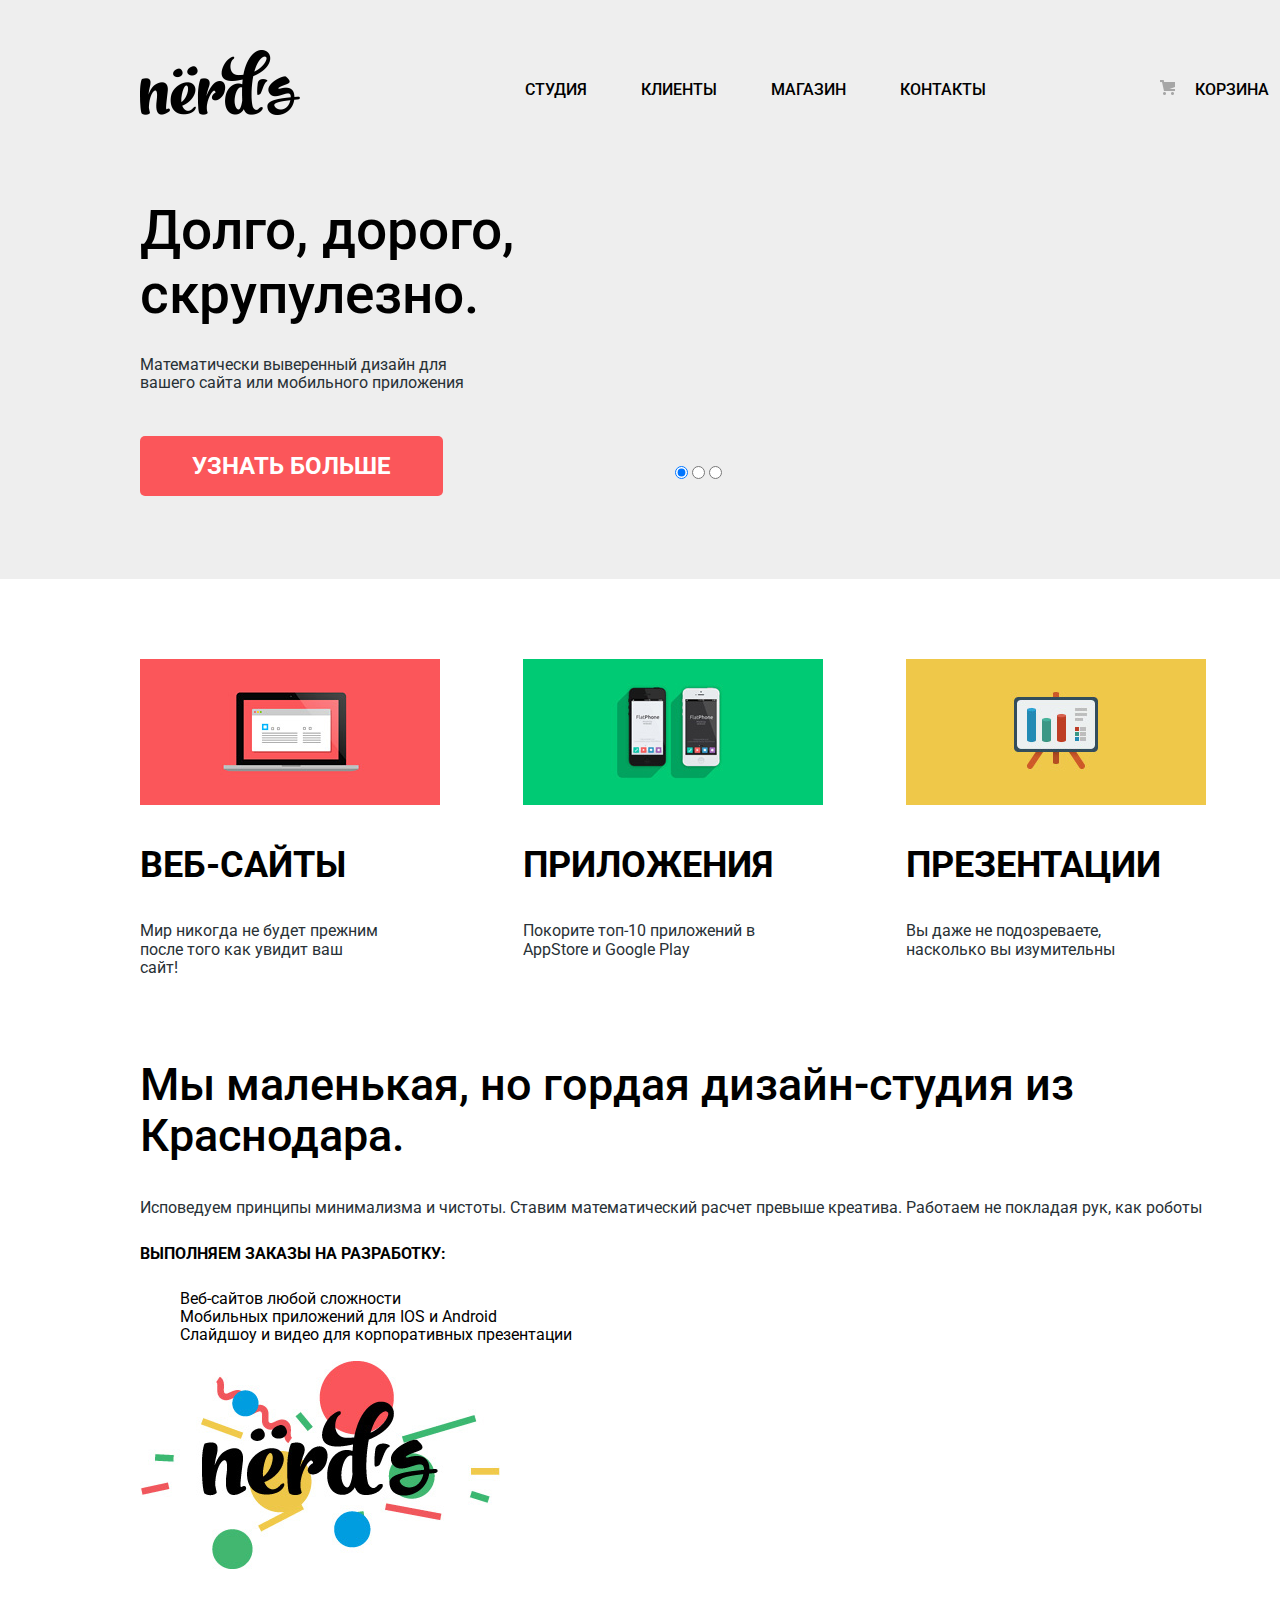
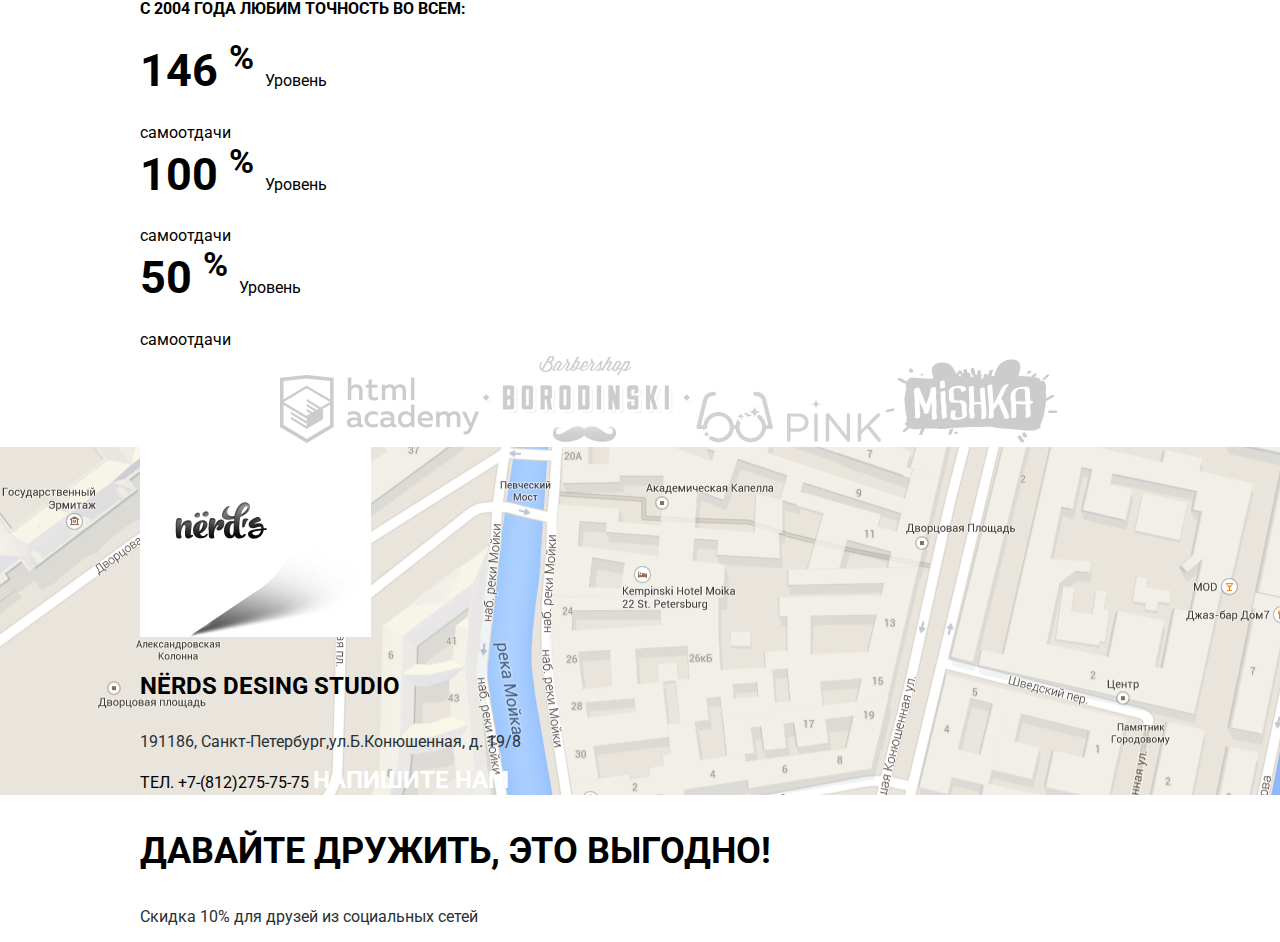
==== index.html @ f6a84c81 "commit 16" ====
<!DOCTYPE html>
<html lang="ru">
<head>
  <meta charset="UTF-8">
  <meta name="viewport" content="width=device-width, initial-scale=1.0">
  <meta http-equiv="X-UA-Compatible" content="ie=edge">
  <title>Nerds design studio</title>
  <link rel="stylesheet" href="css/normalize.css"> 
  <link rel="stylesheet" href="css/style.css">
  <link href="https://fonts.googleapis.com/css?family=Roboto:400,500,700&amp;subset=cyrillic" rel="stylesheet">
</head>
<body>
  <header class="main-header">
	<div class="container">
		<div class="menu clearfix">	
    	<div class="logo">
  	    	<a href="index.html"><img src="img/nerds-logo.png" alt="nerds"></a>
  		</div>
  		<nav class="navigation">
  			<ul>
  				<li><a class="active" href="index.html">Студия</a></li>
  				<li><a href="#">Клиенты</a></li>
  				<li><a href="catalog.html">Магазин</a></li>
  				<li><a href="#">Контакты</a></li>
  				<li><a href="#" ><img src="img/cart-icon.png" class="cart-icon" alt="Корзина">Корзина</a></li>
  			</ul>
		  </nav>
		</div>
  		<div class="sliders">
  			<div class="slider-item">
				<h1>Долго, дорого, скрупулезно.</h1>
				<p>Математически выверенный дизайн для<br> вашего сайта или мобильного приложения</p>
				<a class="btn" href="">Узнать больше</a>
			</div>
		<!--<div class="slider-item">
			<h1>Любим математику как никто другой</h1>
			<p>Никакого креатива, только математические формулы для расчета идеальных пропорций</p>
			<a class="btn" href="">Узнать больше</a>
		</div>
		<div class="slider-item" style="background-image:url(img/slide3.png)">
			<h1>Только ночь, только хардкор</h1>
			<p>Работаем днем, как все? Мы против этого. Ближе к полуночи работа только начинается</p>
			<a class="btn" href="">Узнать больше</a>
		</div> -->
			<div class="control">
				<input type="radio" name="control-slider" checked>
				<input type="radio" name="control-slider">
				<input type="radio" name="control-slider">
			</div>  		
		  </div>
	</div>
  </header>
  <main class="content">
  	<div class="container">
        <div class="product clearfix">  
  		    <div class="product-item">
  			    <img src="img/illustration-1.jpg" alt="Веб-сайты">
  			    <h3>Веб-сайты</h3>
  			    <p>Мир никогда не будет прежним после того как увидит ваш сайт!</p>
  			    <a class="btn" href="#">Заказать</a>	
  		    </div>
  		    <div class="product-item">
  			    <img src="img/illustration-2.jpg" alt="Приложения">
  			    <h3>Приложения</h3>
  			    <p>Покорите топ-10 приложений в AppStore и Google Play</p>
  			    <a class="btn" href="#">Заказать</a>	
  		    </div>
  		    <div class="product-item">
  			    <img src="img/illustration-3.jpg" alt="Презентации">
  			    <h3>Презентации</h3>
  			    <p>Вы даже не подозреваете, насколько вы изумительны</p>
  			    <a class="btn" href="#">Заказать</a>	
            </div>
		</div> 
		<div class="feature">
			<h2>Мы маленькая, но гордая дизайн-студия из Краснодара.</h2>
			<p>Исповедуем принципы минимализма и чистоты. Ставим математический расчет превыше креатива. Работаем не покладая рук, как роботы</p>
			<h5>Выполняем заказы на разработку:</h5>
			<ul>
				<li>Веб-сайтов любой сложности</li>
				<li>Мобильных приложений для IOS и Android</li>
				<li>Слайдшоу и видео для корпоративных презентации</li>
			</ul>
		</div> 
		<div class="statistic">
		    <img src="img/nerds-illustration.jpg" alt="Nerds">
		        <h5>с 2004 года любим точность во всем:</h5>
		    <div class="procent">
			    146 <sup>%</sup>
			    <span>Уровень <br> самоотдачи</span>
		    </div>
		    <div class="procent">
			    100 <sup>%</sup>
			    <span>Уровень <br> самоотдачи</span>
		    </div>
		    <div class="procent">
			    50 <sup>%</sup>
			    <span>Уровень <br> самоотдачи</span>			
            </div>	
		</div>	
		<div class="project">
        	<div class="container">
		    <a href="#"><img src="img/logo-1.png" alt="HtmlAcademy"></a>
		    <a href="#"><img src="img/logo-2.png" alt="Borodinski"></a>
		    <a href="#"><img src="img/logo-3.png" alt="Pink"></a>
            <a href="#"><img src="img/logo-4.png" alt="Mishka"></a>
        	</div>
		</div>
	</div>
    <div class="map" style="background-image:url(img/map.png)">
		<div class="container">	
			<img src="img/map-marker.png" alt="Map-marker">
            	<div class="description"> 
                	<h4>Nёrds desing studio</h4>
                	<p>191186, Санкт-Петербург,ул.Б.Конюшенная, д. 19/8</p>
                	<a href="tel:78122757575">тел. +7-(812)275-75-75</a>
                	<a class="btn" href="mailto:nerds@gmail.com">Напишите нам</a>   
            	</div>  
		</div>
	</div>	
  </main>
  <footer class="main-footer">
    <div class=container>
        <section class="footer-social">
          <a href="#" class="social-btn-vk"></a>
          <a href="#" class="social-btn-fb"></a>
          <a href="#" class="social-btn-ins"></a>
        </section>
        <div class="footer-text">
            <h3>Давайте дружить, это выгодно!</h3>
            <p>Скидка 10% для друзей из социальных сетей</p>
        </div>    
    </div>      
  </footer>	
</body>
</html>
---- css/style.css ----
/*! normalize.css v7.0.0 | MIT License | github.com/necolas/normalize.css */

/* Document
   ========================================================================== */

/**
 * 1. Correct the line height in all browsers.
 * 2. Prevent adjustments of font size after orientation changes in
 *    IE on Windows Phone and in iOS.
 */

 html {
  line-height: 1.15; /* 1 */
  -ms-text-size-adjust: 100%; /* 2 */
  -webkit-text-size-adjust: 100%; /* 2 */
}

/* Sections
   ========================================================================== */

/**
 * Remove the margin in all browsers (opinionated).
 */

body {
  margin: 0;
}

/**
 * Add the correct display in IE 9-.
 */

article,
aside,
footer,
header,
nav,
section {
  display: block;
}

/**
 * Correct the font size and margin on `h1` elements within `section` and
 * `article` contexts in Chrome, Firefox, and Safari.
 */

h1 {
  font-size: 2em;
  margin: 0.67em 0;
}

/* Grouping content
   ========================================================================== */

/**
 * Add the correct display in IE 9-.
 * 1. Add the correct display in IE.
 */

figcaption,
figure,
main { /* 1 */
  display: block;
}

/**
 * Add the correct margin in IE 8.
 */

figure {
  margin: 1em 40px;
}

/**
 * 1. Add the correct box sizing in Firefox.
 * 2. Show the overflow in Edge and IE.
 */

hr {
  box-sizing: content-box; /* 1 */
  height: 0; /* 1 */
  overflow: visible; /* 2 */
}

/**
 * 1. Correct the inheritance and scaling of font size in all browsers.
 * 2. Correct the odd `em` font sizing in all browsers.
 */

pre {
  font-family: monospace, monospace; /* 1 */
  font-size: 1em; /* 2 */
}

/* Text-level semantics
   ========================================================================== */

/**
 * 1. Remove the gray background on active links in IE 10.
 * 2. Remove gaps in links underline in iOS 8+ and Safari 8+.
 */

a {
  background-color: transparent; /* 1 */
  -webkit-text-decoration-skip: objects; /* 2 */
}

/**
 * 1. Remove the bottom border in Chrome 57- and Firefox 39-.
 * 2. Add the correct text decoration in Chrome, Edge, IE, Opera, and Safari.
 */

abbr[title] {
  border-bottom: none; /* 1 */
  text-decoration: underline; /* 2 */
  text-decoration: underline dotted; /* 2 */
}

/**
 * Prevent the duplicate application of `bolder` by the next rule in Safari 6.
 */

b,
strong {
  font-weight: inherit;
}

/**
 * Add the correct font weight in Chrome, Edge, and Safari.
 */

b,
strong {
  font-weight: bolder;
}

/**
 * 1. Correct the inheritance and scaling of font size in all browsers.
 * 2. Correct the odd `em` font sizing in all browsers.
 */

code,
kbd,
samp {
  font-family: monospace, monospace; /* 1 */
  font-size: 1em; /* 2 */
}

/**
 * Add the correct font style in Android 4.3-.
 */

dfn {
  font-style: italic;
}

/**
 * Add the correct background and color in IE 9-.
 */

mark {
  background-color: #ff0;
  color: #000;
}

/**
 * Add the correct font size in all browsers.
 */

small {
  font-size: 80%;
}

/**
 * Prevent `sub` and `sup` elements from affecting the line height in
 * all browsers.
 */

sub,
sup {
  font-size: 75%;
  line-height: 0;
  position: relative;
  vertical-align: baseline;
}

sub {
  bottom: -0.25em;
}

sup {
  top: -0.5em;
}

/* Embedded content
   ========================================================================== */

/**
 * Add the correct display in IE 9-.
 */

audio,
video {
  display: inline-block;
}

/**
 * Add the correct display in iOS 4-7.
 */

audio:not([controls]) {
  display: none;
  height: 0;
}

/**
 * Remove the border on images inside links in IE 10-.
 */

img {
  border-style: none;
}

/**
 * Hide the overflow in IE.
 */

svg:not(:root) {
  overflow: hidden;
}

/* Forms
   ========================================================================== */

/**
 * 1. Change the font styles in all browsers (opinionated).
 * 2. Remove the margin in Firefox and Safari.
 */

button,
input,
optgroup,
select,
textarea {
  font-family: sans-serif; /* 1 */
  font-size: 100%; /* 1 */
  line-height: 1.15; /* 1 */
  margin: 0; /* 2 */
}

/**
 * Show the overflow in IE.
 * 1. Show the overflow in Edge.
 */

button,
input { /* 1 */
  overflow: visible;
}

/**
 * Remove the inheritance of text transform in Edge, Firefox, and IE.
 * 1. Remove the inheritance of text transform in Firefox.
 */

button,
select { /* 1 */
  text-transform: none;
}

/**
 * 1. Prevent a WebKit bug where (2) destroys native `audio` and `video`
 *    controls in Android 4.
 * 2. Correct the inability to style clickable types in iOS and Safari.
 */

button,
html [type="button"], /* 1 */
[type="reset"],
[type="submit"] {
  -webkit-appearance: button; /* 2 */
}

/**
 * Remove the inner border and padding in Firefox.
 */

button::-moz-focus-inner,
[type="button"]::-moz-focus-inner,
[type="reset"]::-moz-focus-inner,
[type="submit"]::-moz-focus-inner {
  border-style: none;
  padding: 0;
}

/**
 * Restore the focus styles unset by the previous rule.
 */

button:-moz-focusring,
[type="button"]:-moz-focusring,
[type="reset"]:-moz-focusring,
[type="submit"]:-moz-focusring {
  outline: 1px dotted ButtonText;
}

/**
 * Correct the padding in Firefox.
 */

fieldset {
  padding: 0.35em 0.75em 0.625em;
}

/**
 * 1. Correct the text wrapping in Edge and IE.
 * 2. Correct the color inheritance from `fieldset` elements in IE.
 * 3. Remove the padding so developers are not caught out when they zero out
 *    `fieldset` elements in all browsers.
 */

legend {
  box-sizing: border-box; /* 1 */
  color: inherit; /* 2 */
  display: table; /* 1 */
  max-width: 100%; /* 1 */
  padding: 0; /* 3 */
  white-space: normal; /* 1 */
}

/**
 * 1. Add the correct display in IE 9-.
 * 2. Add the correct vertical alignment in Chrome, Firefox, and Opera.
 */

progress {
  display: inline-block; /* 1 */
  vertical-align: baseline; /* 2 */
}

/**
 * Remove the default vertical scrollbar in IE.
 */

textarea {
  overflow: auto;
}

/**
 * 1. Add the correct box sizing in IE 10-.
 * 2. Remove the padding in IE 10-.
 */

[type="checkbox"],
[type="radio"] {
  box-sizing: border-box; /* 1 */
  padding: 0; /* 2 */
}

/**
 * Correct the cursor style of increment and decrement buttons in Chrome.
 */

[type="number"]::-webkit-inner-spin-button,
[type="number"]::-webkit-outer-spin-button {
  height: auto;
}

/**
 * 1. Correct the odd appearance in Chrome and Safari.
 * 2. Correct the outline style in Safari.
 */

[type="search"] {
  -webkit-appearance: textfield; /* 1 */
  outline-offset: -2px; /* 2 */
}

/**
 * Remove the inner padding and cancel buttons in Chrome and Safari on macOS.
 */

[type="search"]::-webkit-search-cancel-button,
[type="search"]::-webkit-search-decoration {
  -webkit-appearance: none;
}

/**
 * 1. Correct the inability to style clickable types in iOS and Safari.
 * 2. Change font properties to `inherit` in Safari.
 */

::-webkit-file-upload-button {
  -webkit-appearance: button; /* 1 */
  font: inherit; /* 2 */
}

/* Interactive
   ========================================================================== */

/*
 * Add the correct display in IE 9-.
 * 1. Add the correct display in Edge, IE, and Firefox.
 */

details, /* 1 */
menu {
  display: block;
}

/*
 * Add the correct display in all browsers.
 */

summary {
  display: list-item;
}

/* Scripting
   ========================================================================== */

/**
 * Add the correct display in IE 9-.
 */

canvas {
  display: inline-block;
}

/**
 * Add the correct display in IE.
 */

template {
  display: none;
}

/* Hidden
   ========================================================================== */

/**
 * Add the correct display in IE 10-.
 */

[hidden] {
  display: none;
}
/*Моя стилизация*/
body
{
    font-family: 'Roboto', sans-serif;
    color: #000000;
    background-color: #ffffff; 
}
nav
{
    font-size:  16px;
    font-weight: 500;
    line-height: calc(500/16px);
}
ul
{
    list-style: none;
}
p
{
    font-size:  16px;
    font-weight: 400;
    line-height: calc(400/16px);
    color: #283136;
}
a
{
   text-decoration: none; 
   color: #000000;
   text-transform: uppercase;
}
h1
{
    font-size:  55px;
    font-weight: 500;
    line-height: calc(500/55px);
}
h2
{
    font-size:  45px;
    font-weight: 500;
    line-height: calc(500/45px);
}
h3
{
    font-size:   36px;
    font-weight: 700;
    line-height: calc(700/36px);
    text-transform: uppercase;
}
h4
{
    font-size:  24px;
    font-weight: 700;
    line-height: calc(700/24px);
    text-transform: uppercase;
}
h5
{
    font-size:  16px;
    font-weight: 700;
    line-height: calc(700/16px);
    text-transform: uppercase;
}
.clearfix::after
{
  content: "";
  display: block;
  clear: both;
}  
.main-header
{
    background-color: #eeeeee;
    padding: 50px 0 0 0;
}
.container
{
    width: 1160px;
    margin: 0 140px 0 140px; 
}
.logo
{
    display: block;
    float: left;
}
.navigation
{
    float: left;
    margin: 20px 0px 20px 200px;

}
.navigation ul
{
  padding: 0;
  margin: 0 auto;
}
.navigation li
{
    display: inline-block;
    padding: 10px 25px;
}
.cart-icon
{
  padding-right: 20px;
  padding-left: 120px;
}
.sliders h1
 {
  padding-top: 70px;
  width: 380px;
	margin: 0 0 30px 0;
}
.sliders p
{
  margin-bottom: 60px;
  width: 360px;
}

.sliders {
	height: 100%;
	background-repeat: no-repeat;
	background-position: right;
}
.slider-item
{
    background-image: url(img/slide1.png)
}
.sliders a
{
  background-color: #fb565a;
  border-radius: 5px;
  padding: 16px 52px;
} 
.sliders
{
	background-repeat: no-repeat;
}
.control
{
  position: relative;
  left: 535px;
  bottom: 95px;
}
.slider-item
{
    background-image: url(img/slide1.png);
    height: 100%;
    margin-bottom: 80px;
}
.product 
{
  margin-top: 80px;
} 
.product-item 
{
  float:left;
  width: 33%;
}
.product-item p
{
  width: 240px;
}




.btn
{
    font-size:  24px;
    font-weight: 700;
    line-height: calc(700/24px);
    color: #ffffff;
    text-transform: uppercase; 
}
.procent
{
    font-size:  45px;
    font-weight: 700;
    line-height: calc(700/45px);
}
span
{
    font-size:  16px;
    font-weight: 400;
    line-height: calc(400/16px);
}
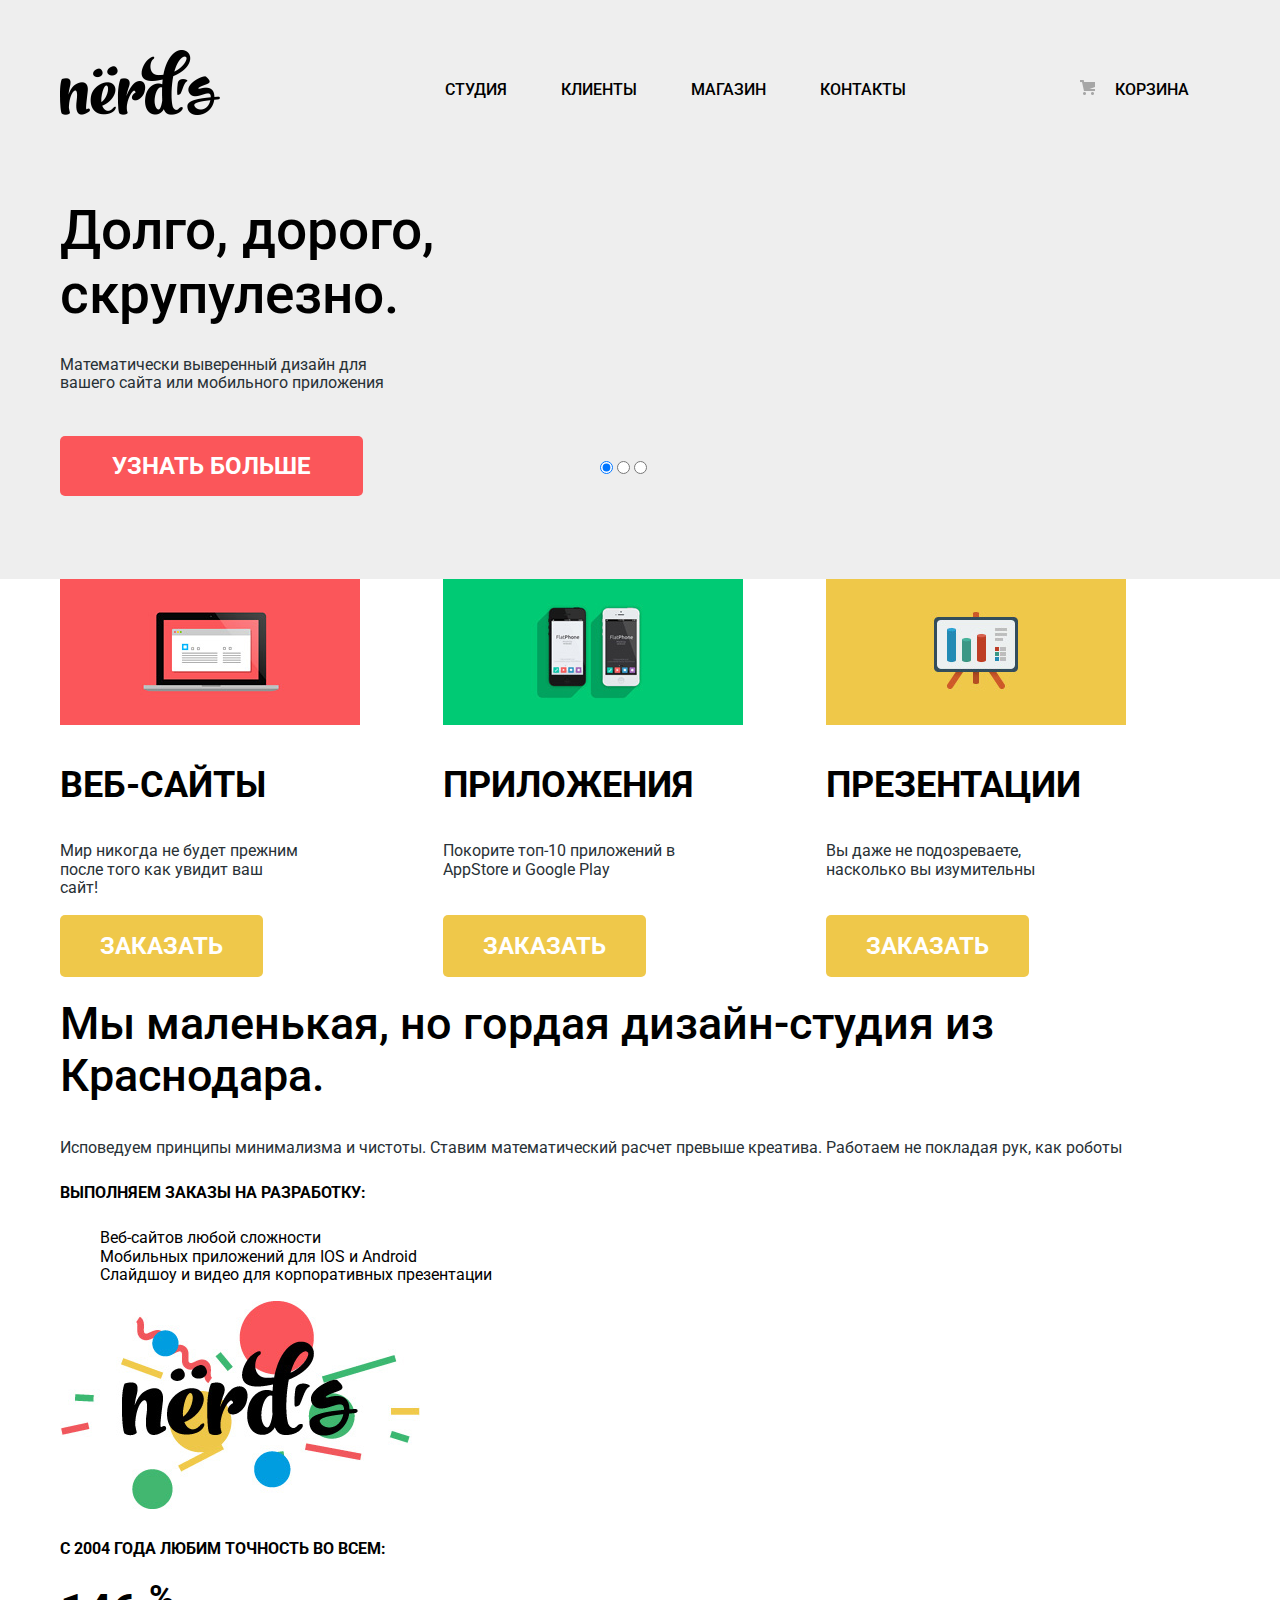
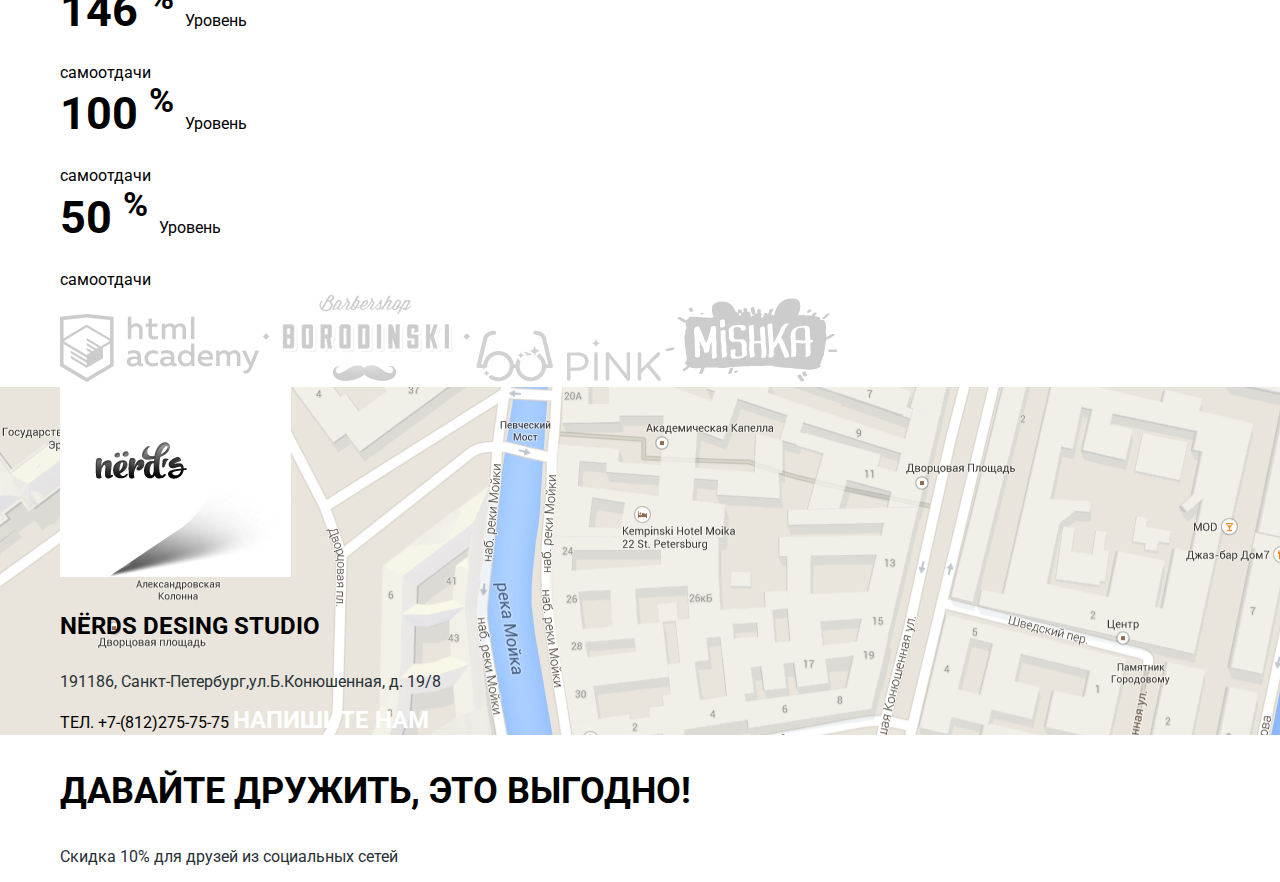
==== commit 82f68313: "commit 21" ====
--- a/index.html
+++ b/index.html
@@ -52,7 +52,7 @@
   </header>
   <main class="content">
   	<div class="container">
-        <div class="product clearfix">  
+        <div class="flex-product clearfix">  
   		    <div class="product-item">
   			    <img src="img/illustration-1.jpg" alt="Веб-сайты">
   			    <h3>Веб-сайты</h3>
--- a/css/style.css
+++ b/css/style.css
@@ -522,7 +522,7 @@
 .container
 {
     width: 1160px;
-    margin: 0 140px 0 140px; 
+    margin: 0 auto; 
 }
 .logo
 {
@@ -559,17 +559,12 @@
 .sliders p
 {
   margin-bottom: 60px;
-  width: 360px;
 }
 
 .sliders {
 	height: 100%;
 	background-repeat: no-repeat;
 	background-position: right;
-}
-.slider-item
-{
-    background-image: url(img/slide1.png)
 }
 .sliders a
 {
@@ -584,8 +579,8 @@
 .control
 {
   position: relative;
-  left: 535px;
-  bottom: 95px;
+  left: 540px;
+  bottom: 100px;
 }
 .slider-item
 {
@@ -595,7 +590,7 @@
 }
 .product 
 {
-  margin-top: 80px;
+  margin: 80px 0;
 } 
 .product-item 
 {
@@ -605,11 +600,20 @@
 .product-item p
 {
   width: 240px;
-}
-
-
-
-
+  height: 60px;
+  padding-bottom: 15px
+}
+.product-item a
+{
+  background-color: #fb565a;
+  border-radius: 5px;
+  padding: 17px 40px;
+
+}
+.product-item a:last-child
+{
+  background-color: #efc84a;
+}
 .btn
 {
     font-size:  24px;
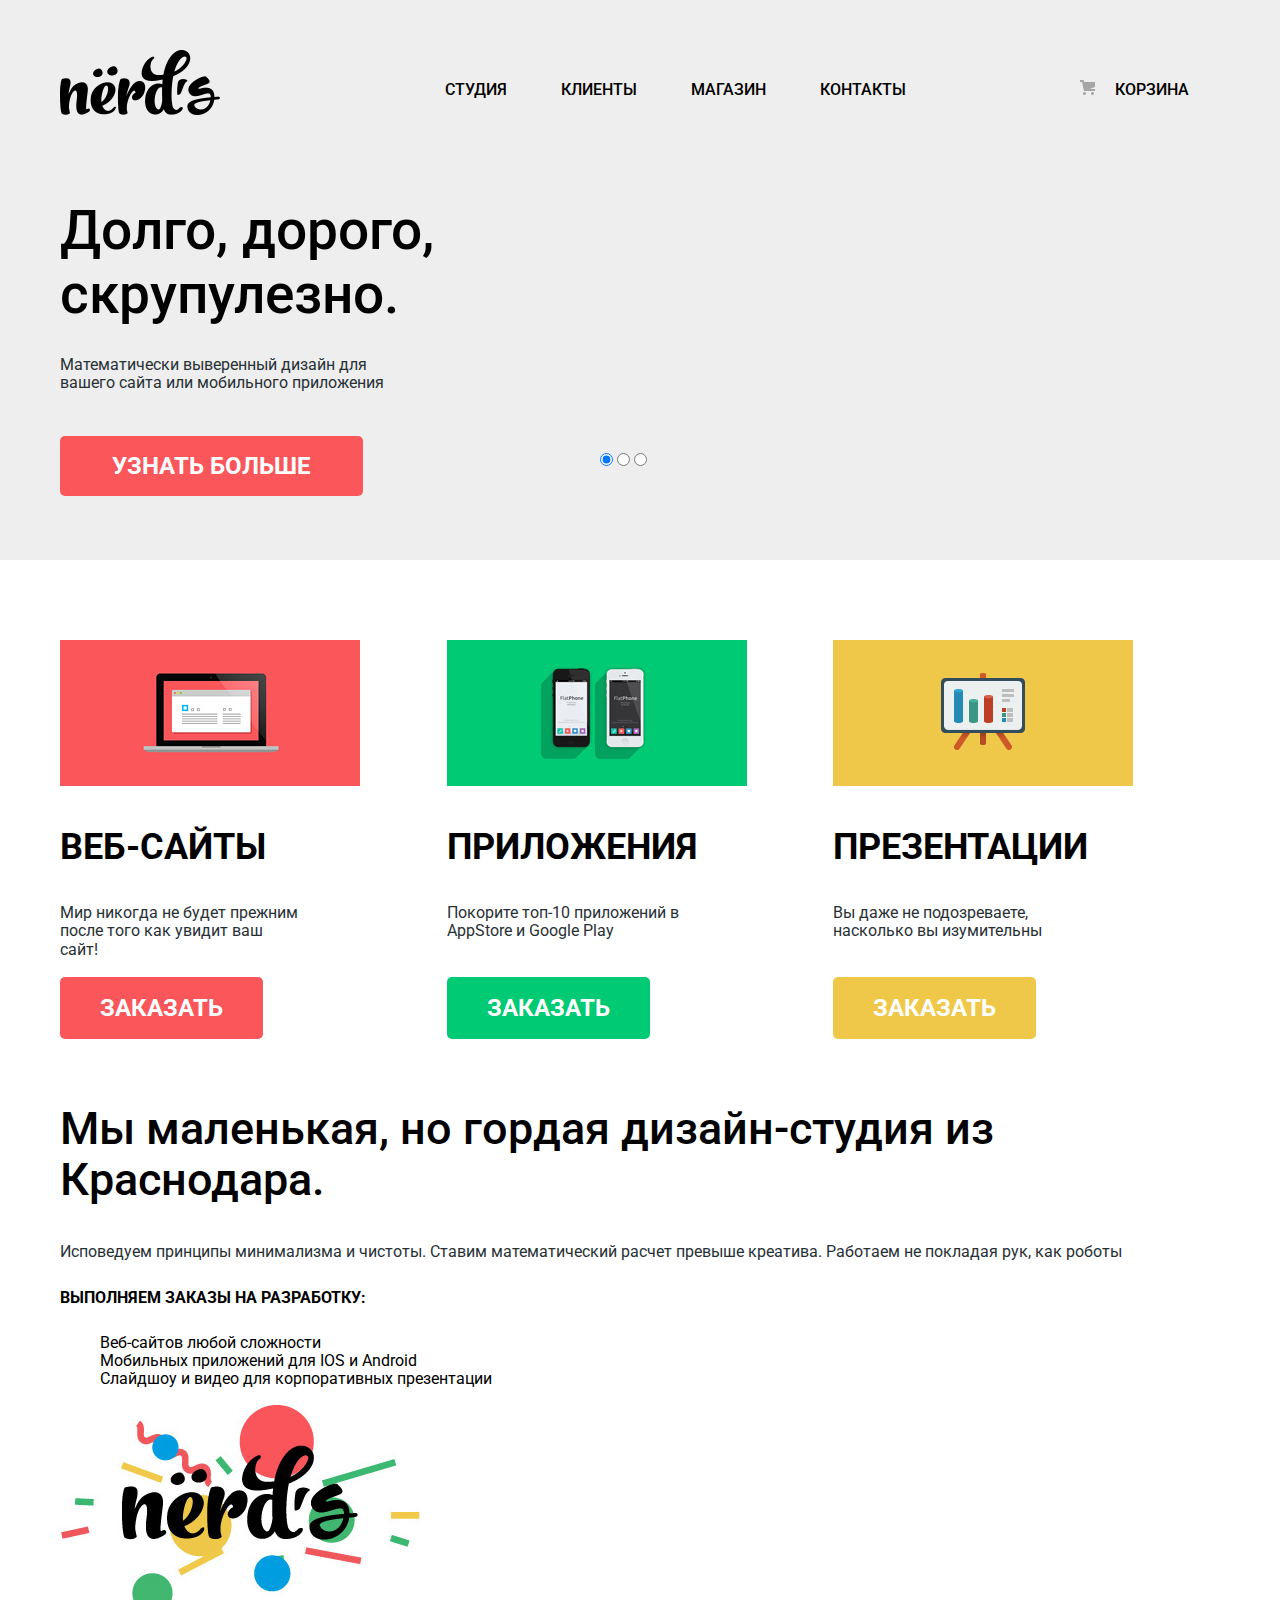
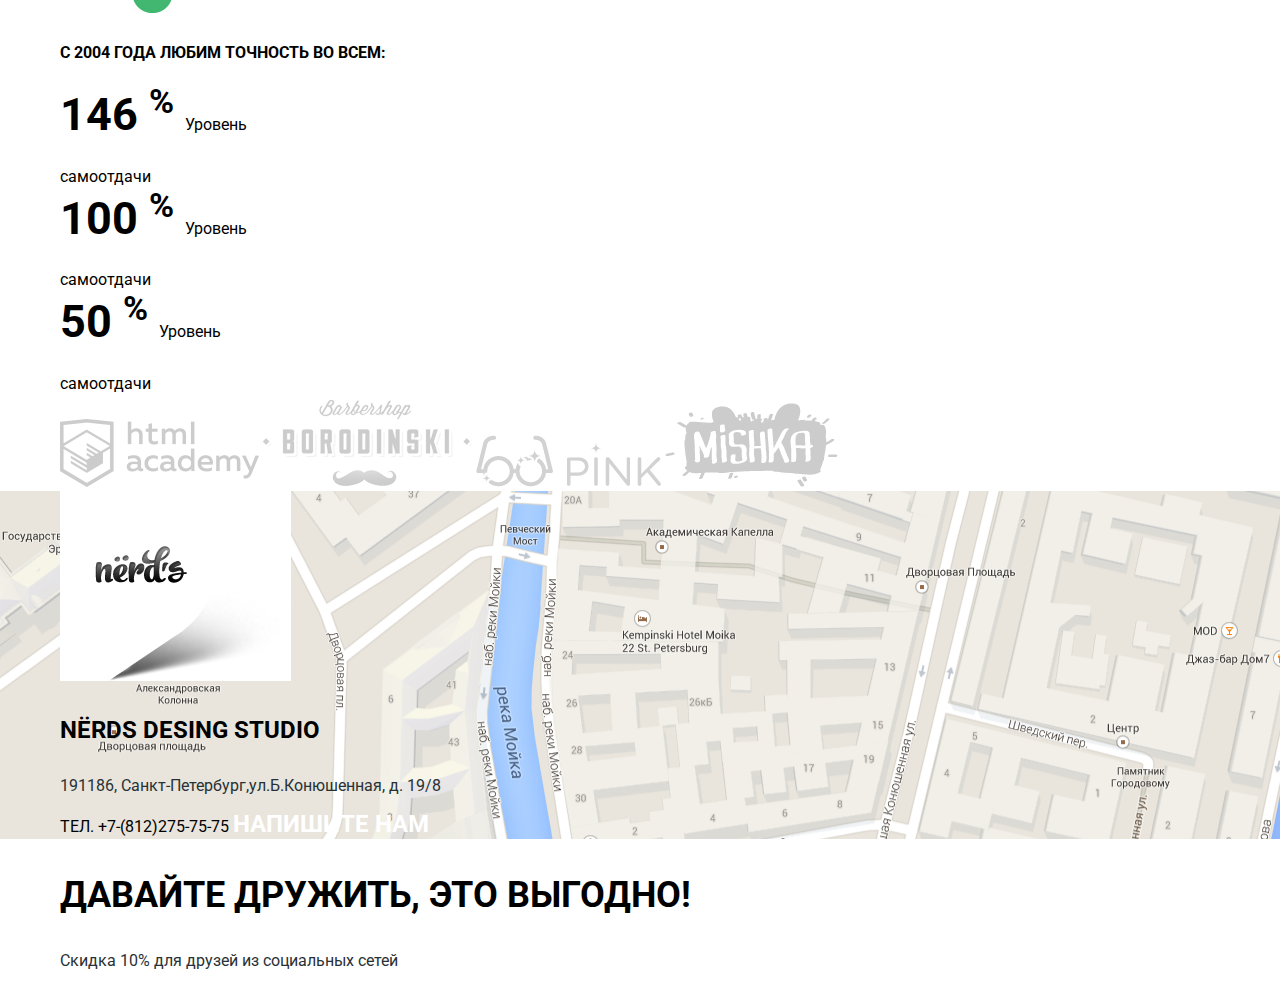
==== commit e564a1e3: "commit 22" ====
--- a/index.html
+++ b/index.html
@@ -30,7 +30,7 @@
   			<div class="slider-item">
 				<h1>Долго, дорого, скрупулезно.</h1>
 				<p>Математически выверенный дизайн для<br> вашего сайта или мобильного приложения</p>
-				<a class="btn" href="">Узнать больше</a>
+				<a class="btn" href="#">Узнать больше</a>
 			</div>
 		<!--<div class="slider-item">
 			<h1>Любим математику как никто другой</h1>
@@ -59,18 +59,18 @@
   			    <p>Мир никогда не будет прежним после того как увидит ваш сайт!</p>
   			    <a class="btn" href="#">Заказать</a>	
   		    </div>
-  		    <div class="product-item">
+  		    <div class="product-item before">
   			    <img src="img/illustration-2.jpg" alt="Приложения">
   			    <h3>Приложения</h3>
   			    <p>Покорите топ-10 приложений в AppStore и Google Play</p>
   			    <a class="btn" href="#">Заказать</a>	
   		    </div>
-  		    <div class="product-item">
+  		    <div class="product-item after">
   			    <img src="img/illustration-3.jpg" alt="Презентации">
   			    <h3>Презентации</h3>
   			    <p>Вы даже не подозреваете, насколько вы изумительны</p>
   			    <a class="btn" href="#">Заказать</a>	
-            </div>
+          </div>
 		</div> 
 		<div class="feature">
 			<h2>Мы маленькая, но гордая дизайн-студия из Краснодара.</h2>
--- a/css/style.css
+++ b/css/style.css
@@ -560,43 +560,37 @@
 {
   margin-bottom: 60px;
 }
-
-.sliders {
-	height: 100%;
-	background-repeat: no-repeat;
-	background-position: right;
-}
 .sliders a
 {
   background-color: #fb565a;
   border-radius: 5px;
   padding: 16px 52px;
 } 
-.sliders
-{
-	background-repeat: no-repeat;
+.sliders 
+{
+    position: relative;
+	height: 100%;
+	padding-bottom: 80px;
 }
 .control
 {
-  position: relative;
+  position: absolute;
   left: 540px;
-  bottom: 100px;
-}
-.slider-item
+  bottom: 90px;
+
+}
+.slider-item:nth-child(1)
 {
     background-image: url(img/slide1.png);
-    height: 100%;
-    margin-bottom: 80px;
-}
-.product 
-{
+    background-repeat: no-repeat;
+    background-position: 100% 10px;
+}
+.flex-product 
+{
+  display: flex;
   margin: 80px 0;
+  justify-content:space-between;
 } 
-.product-item 
-{
-  float:left;
-  width: 33%;
-}
 .product-item p
 {
   width: 240px;
@@ -608,11 +602,14 @@
   background-color: #fb565a;
   border-radius: 5px;
   padding: 17px 40px;
-
-}
-.product-item a:last-child
-{
-  background-color: #efc84a;
+}
+.before a
+{
+  background-color: #00ca74;
+}
+.after a
+{
+  background-color: #efc84a;   
 }
 .btn
 {
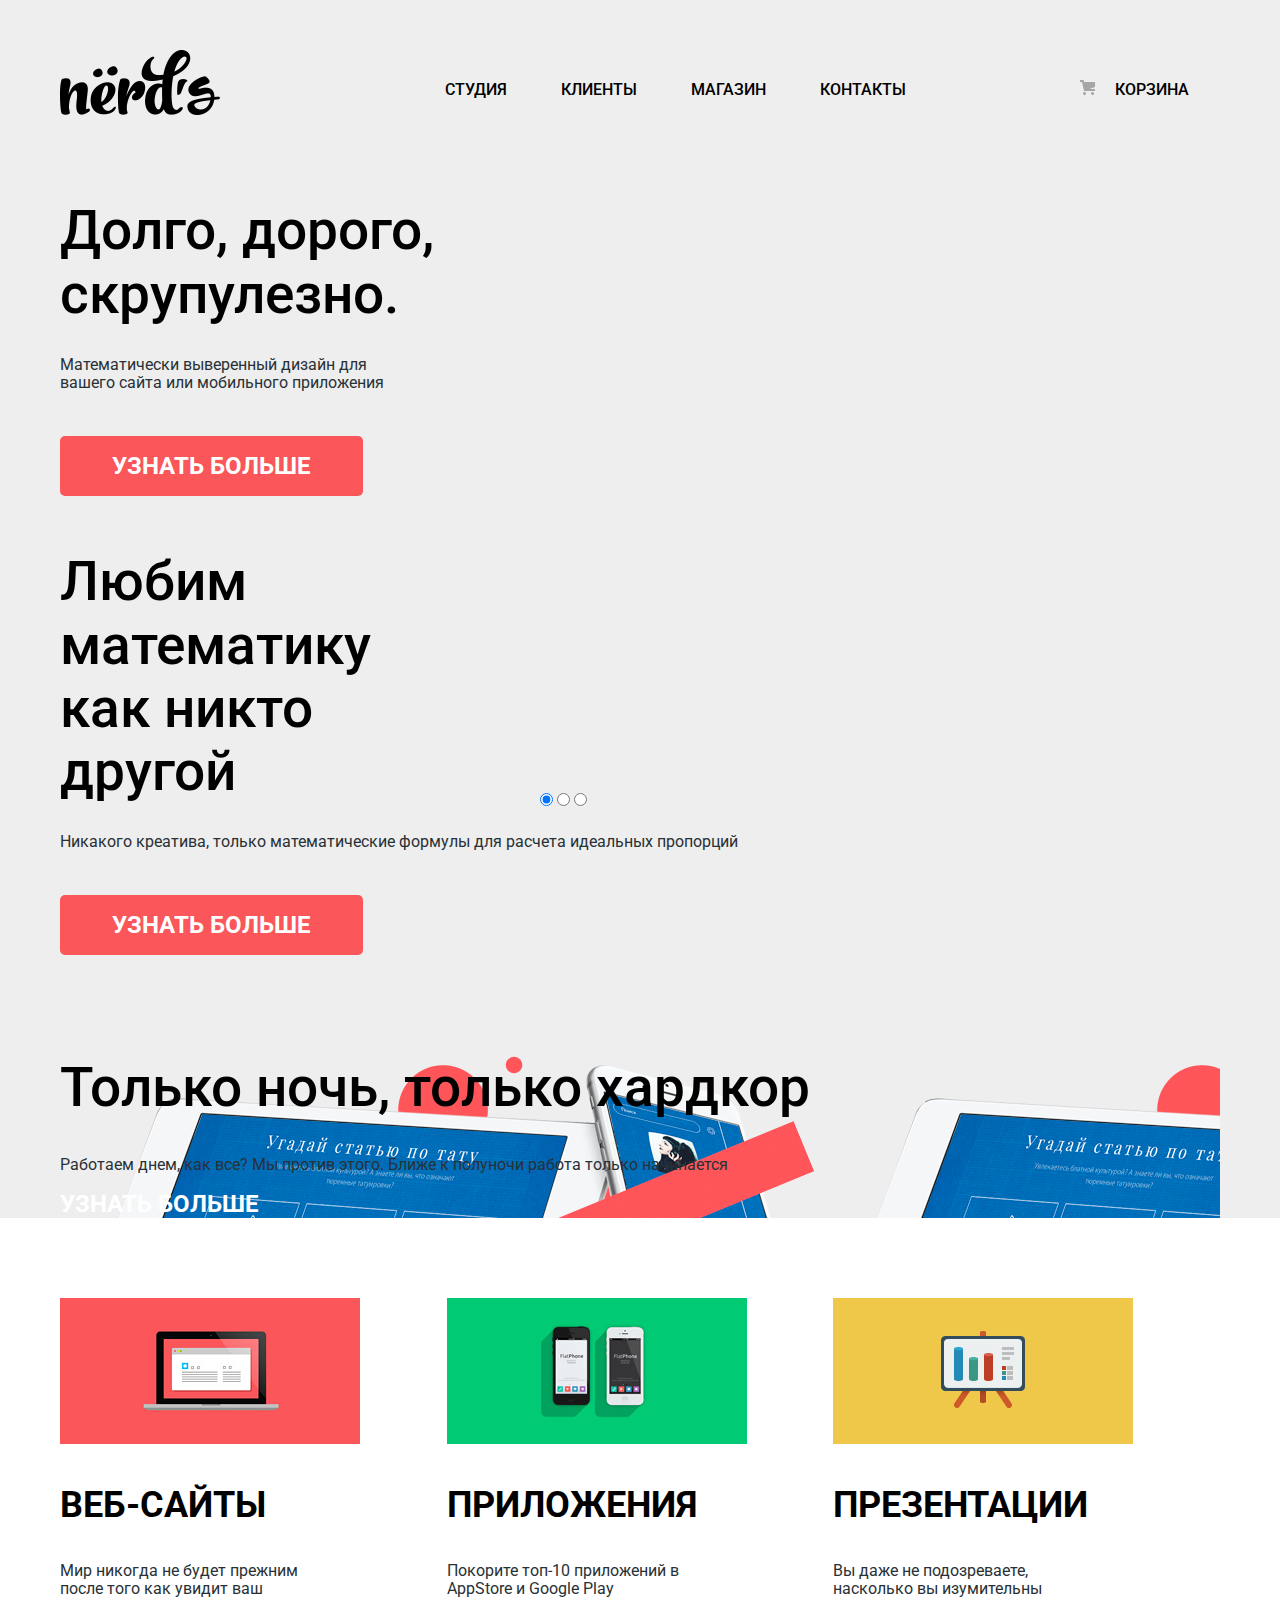
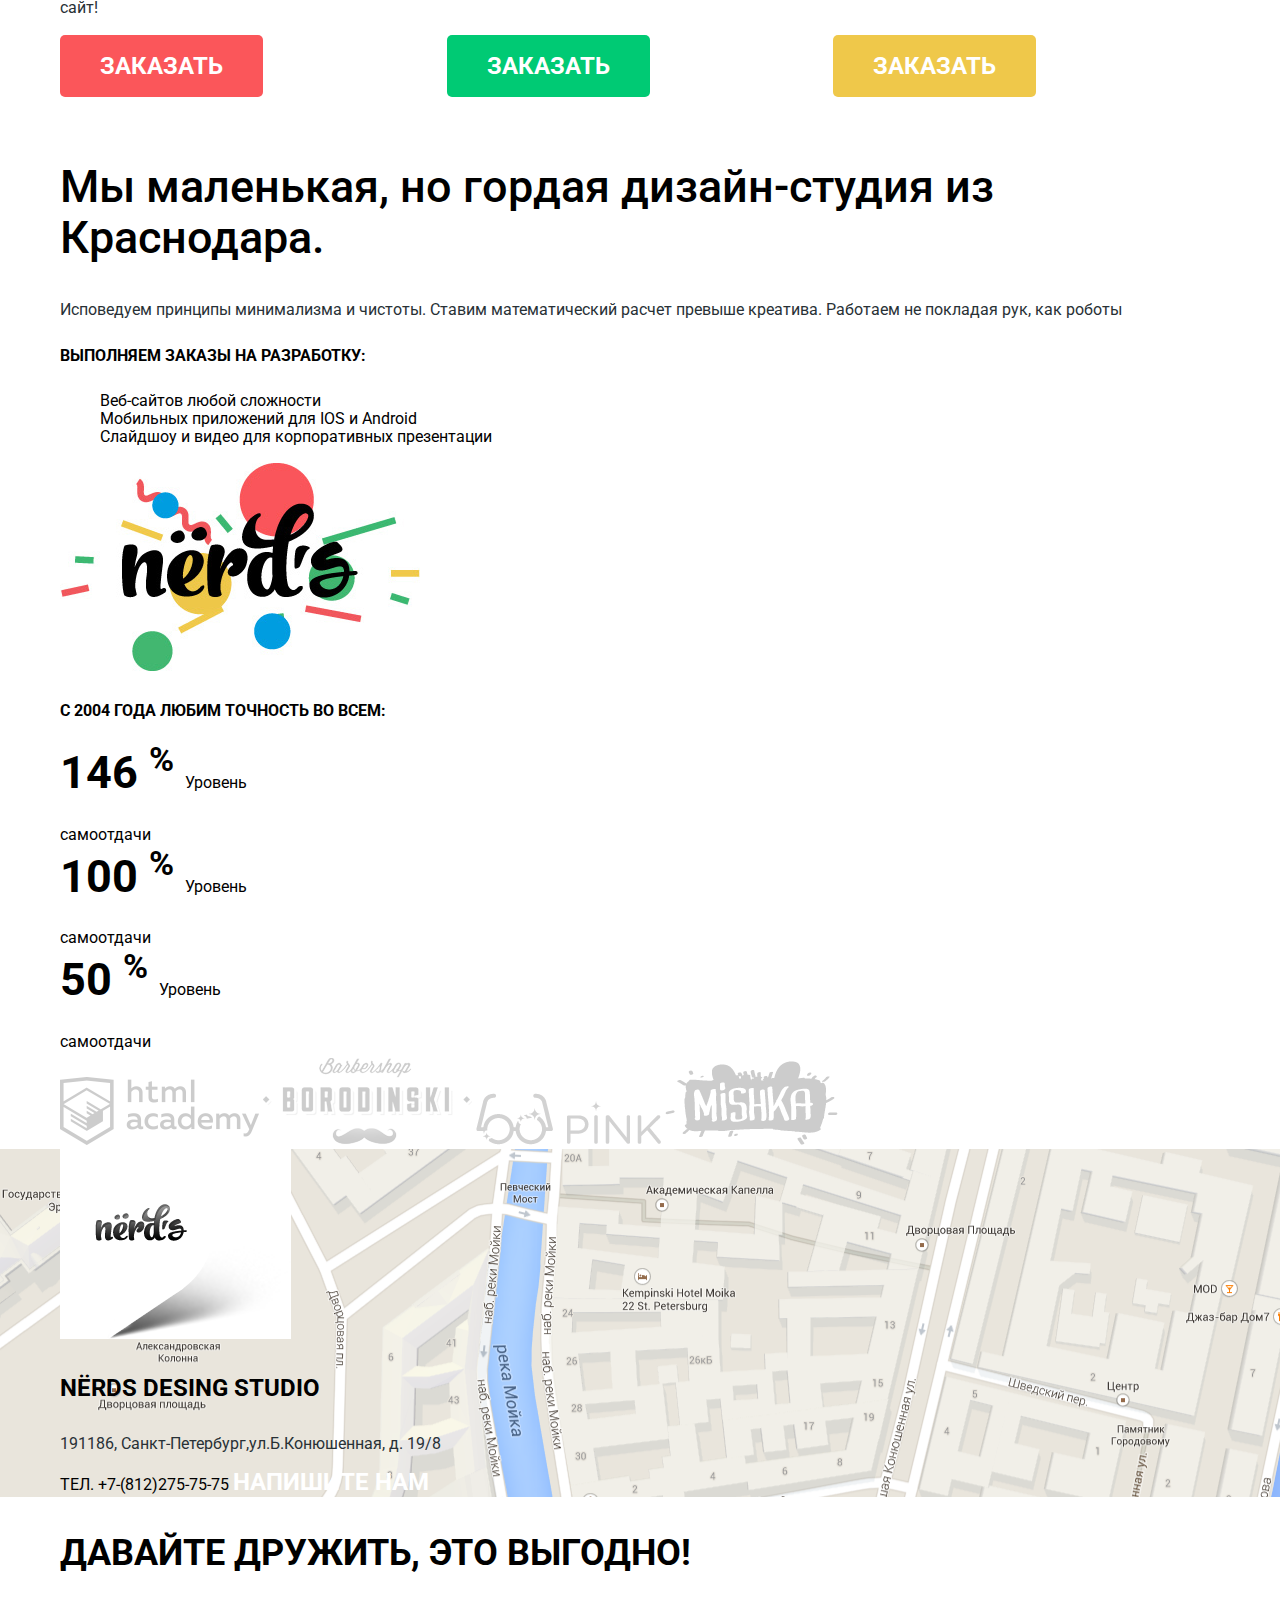
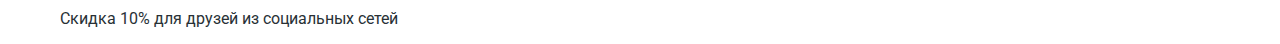
==== commit b0471589: "commit 23" ====
--- a/index.html
+++ b/index.html
@@ -32,7 +32,6 @@
 				<p>Математически выверенный дизайн для<br> вашего сайта или мобильного приложения</p>
 				<a class="btn" href="#">Узнать больше</a>
 			</div>
-		<!--<div class="slider-item">
 			<h1>Любим математику как никто другой</h1>
 			<p>Никакого креатива, только математические формулы для расчета идеальных пропорций</p>
 			<a class="btn" href="">Узнать больше</a>
@@ -41,7 +40,6 @@
 			<h1>Только ночь, только хардкор</h1>
 			<p>Работаем днем, как все? Мы против этого. Ближе к полуночи работа только начинается</p>
 			<a class="btn" href="">Узнать больше</a>
-		</div> -->
 			<div class="control">
 				<input type="radio" name="control-slider" checked>
 				<input type="radio" name="control-slider">
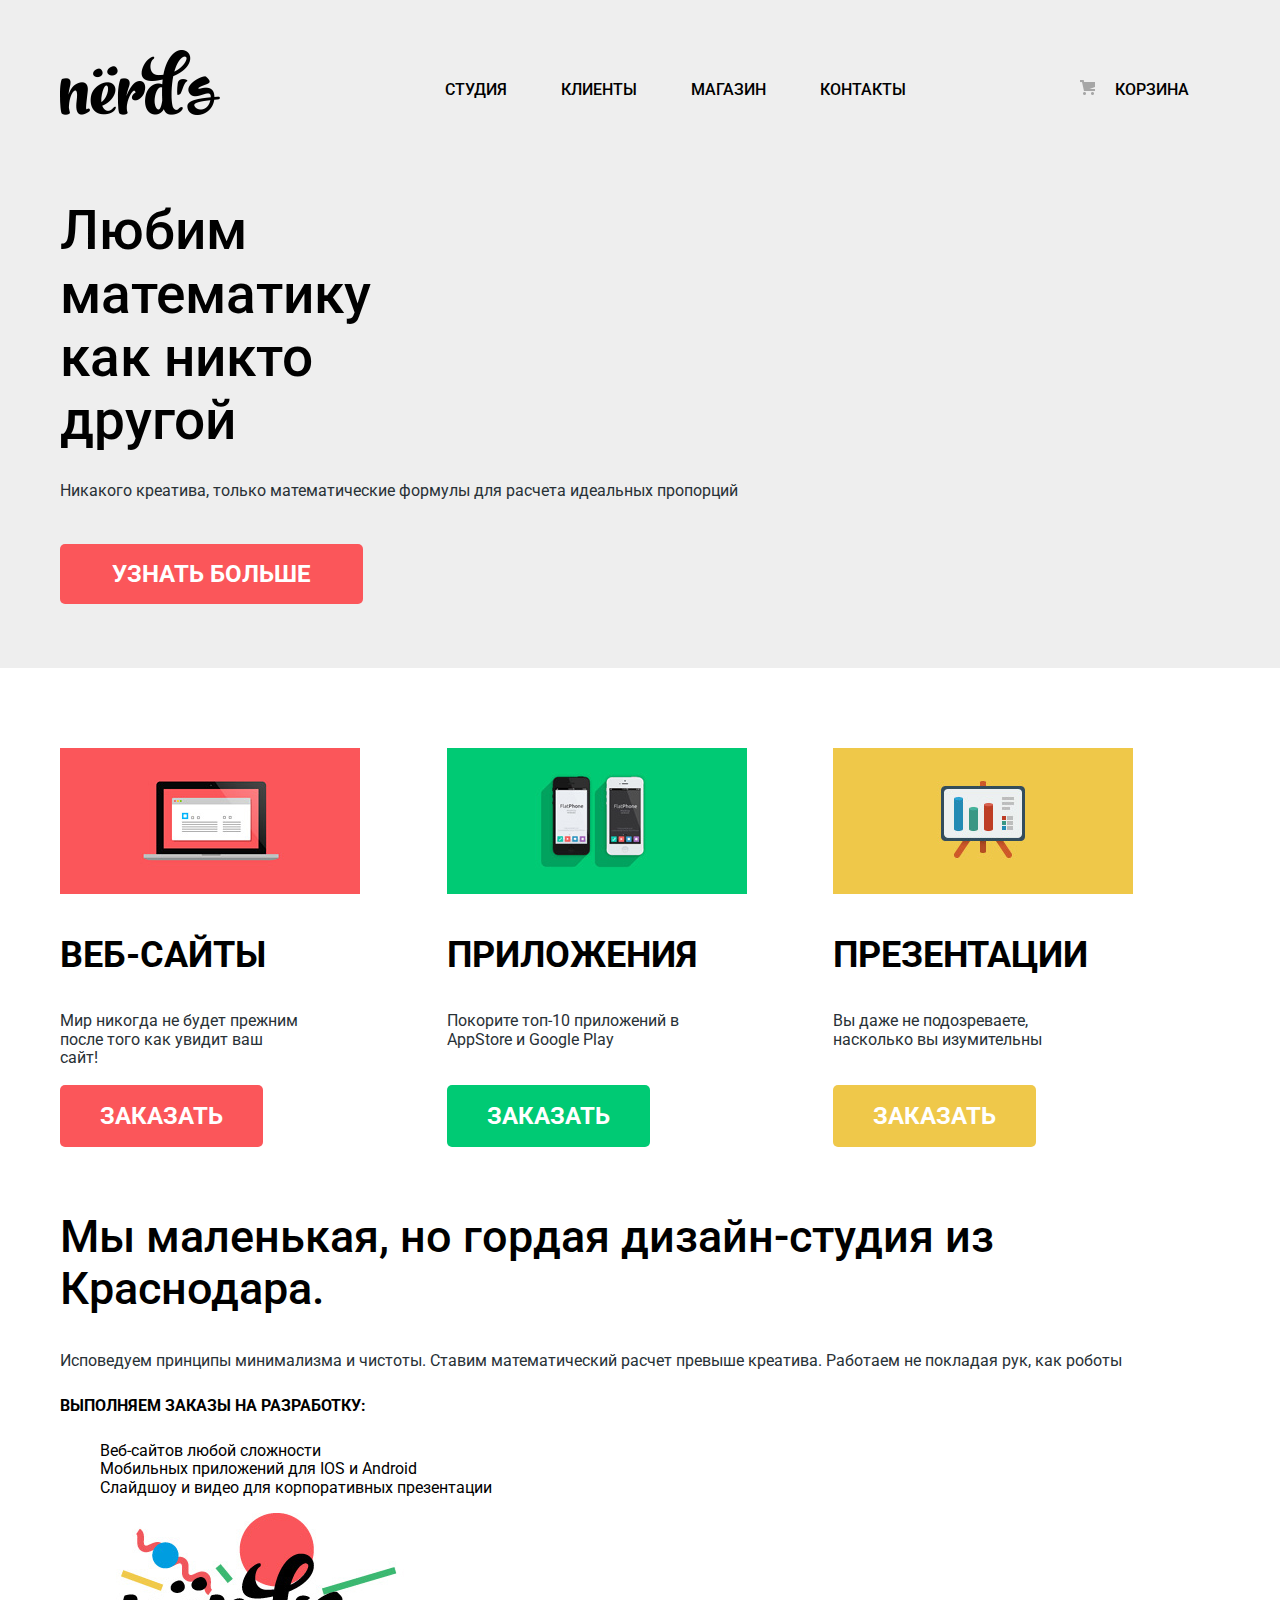
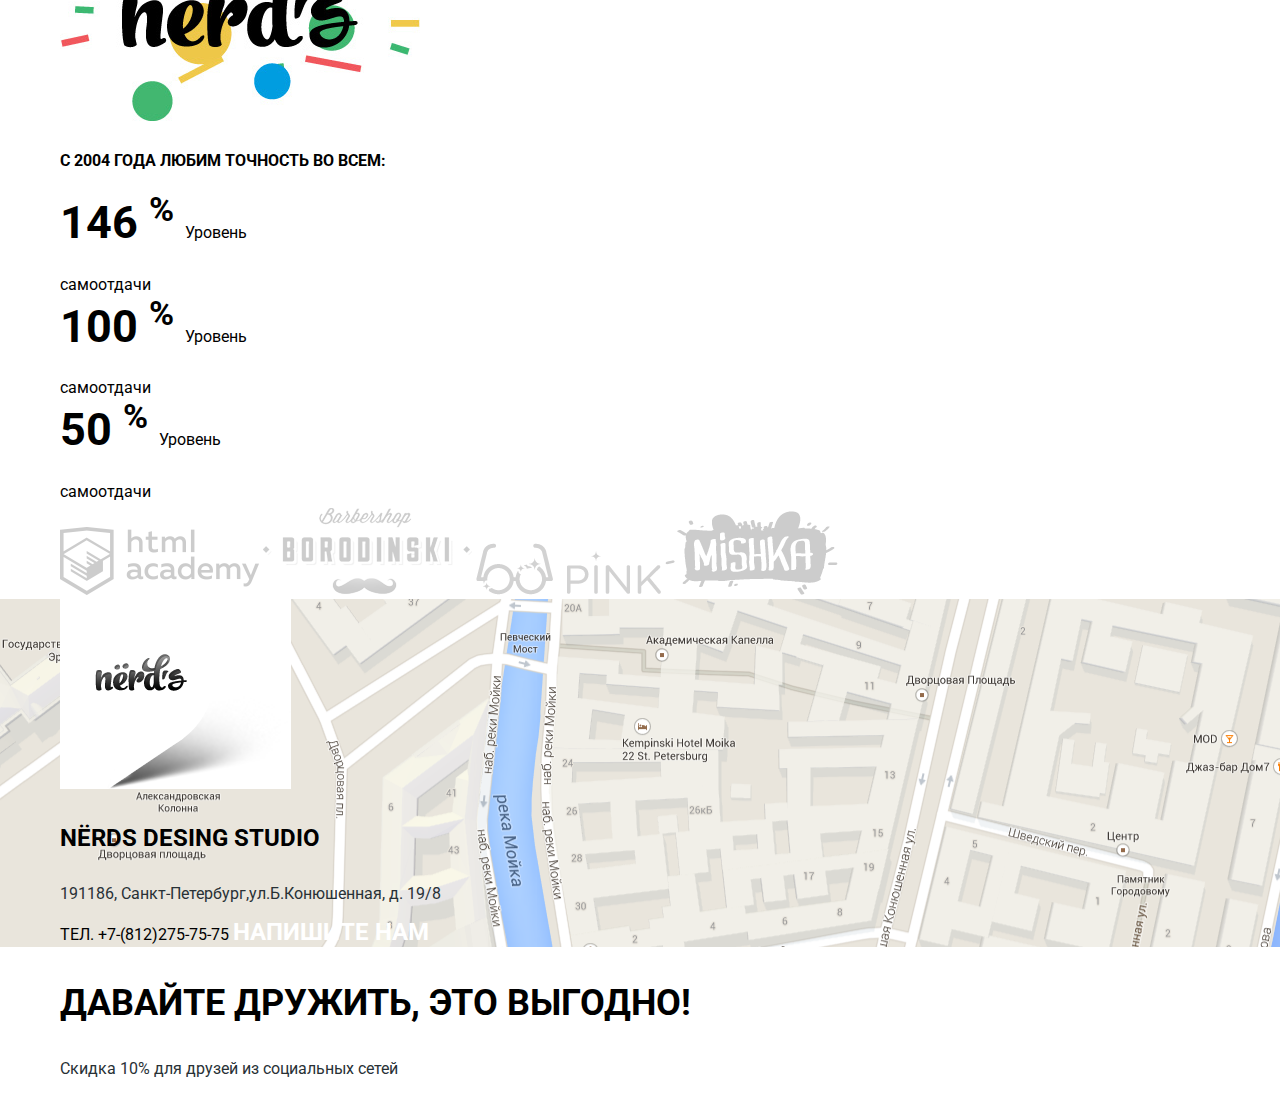
==== commit b46e0dfb: "commit 24" ====
--- a/index.html
+++ b/index.html
@@ -41,9 +41,9 @@
 			<p>Работаем днем, как все? Мы против этого. Ближе к полуночи работа только начинается</p>
 			<a class="btn" href="">Узнать больше</a>
 			<div class="control">
-				<input type="radio" name="control-slider" checked>
-				<input type="radio" name="control-slider">
-				<input type="radio" name="control-slider">
+				<input type="radio" id="btn-1" name="control-slider" checked>
+				<input type="radio" id="btn-2" name="control-slider">
+				<input type="radio" id="btn-3" name="control-slider">
 			</div>  		
 		  </div>
 	</div>
--- a/css/style.css
+++ b/css/style.css
@@ -572,18 +572,39 @@
 	height: 100%;
 	padding-bottom: 80px;
 }
-.control
-{
-  position: absolute;
-  left: 540px;
-  bottom: 90px;
-
-}
 .slider-item:nth-child(1)
 {
-    background-image: url(img/slide1.png);
+    background-image: url('img/slide1.png');
     background-repeat: no-repeat;
     background-position: 100% 10px;
+}
+.slider-item:nth-child(2)
+{
+    background-image: url('img/slide2.png');
+    background-repeat: no-repeat;
+    background-position: 100% 10px;
+}
+.slider-item:nth-child(3)
+{
+    background-image: url('img/slide3.png');
+    background-repeat: no-repeat;
+    background-position: 100% 0px;
+}
+.slider-item
+{
+  display:none;
+}
+#btn-1:checked ~ .sliders.slider-item:nth-child(1)
+{
+  display:block;
+}
+#btn-2:checked ~ .sliders.slider-item:nth-child(2)
+{
+  display:block;
+}
+#btn-3:checked ~ .sliders.slider-item:nth-child(3)
+{
+  display:block;
 }
 .flex-product 
 {
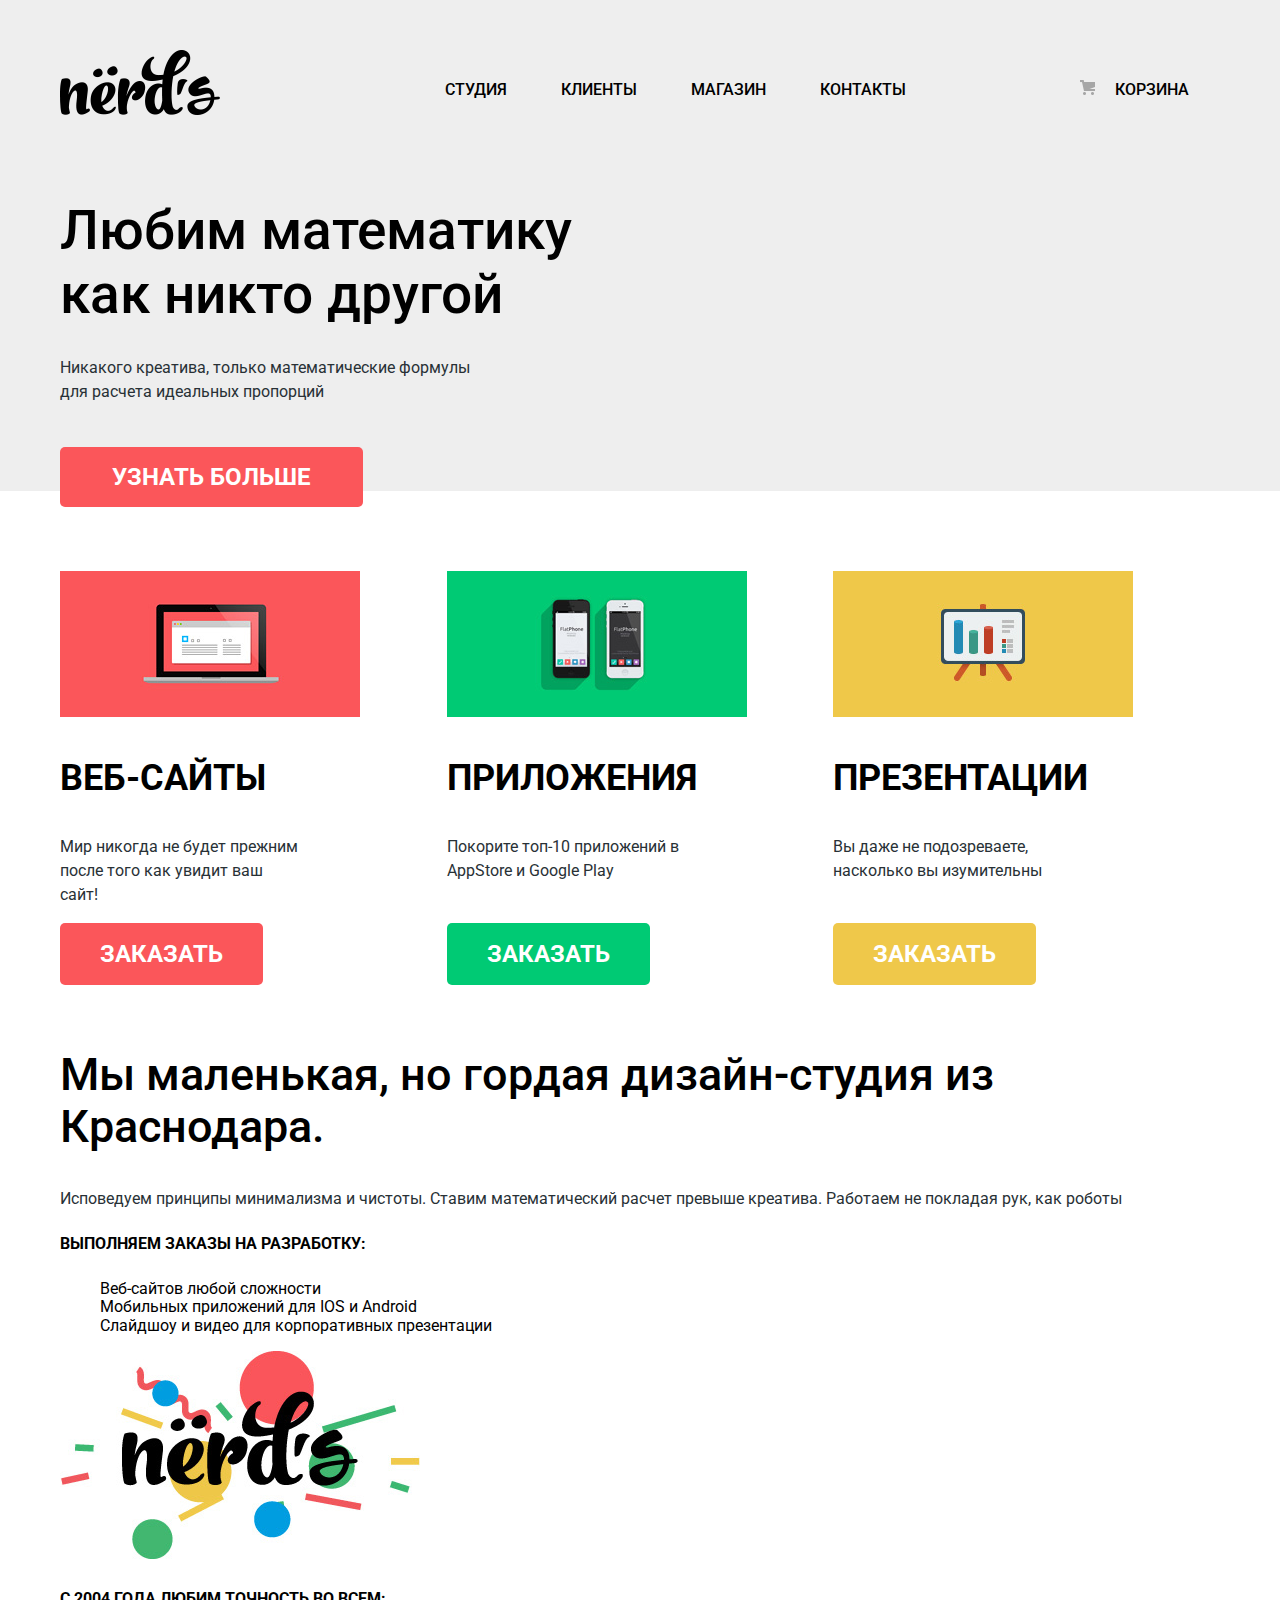
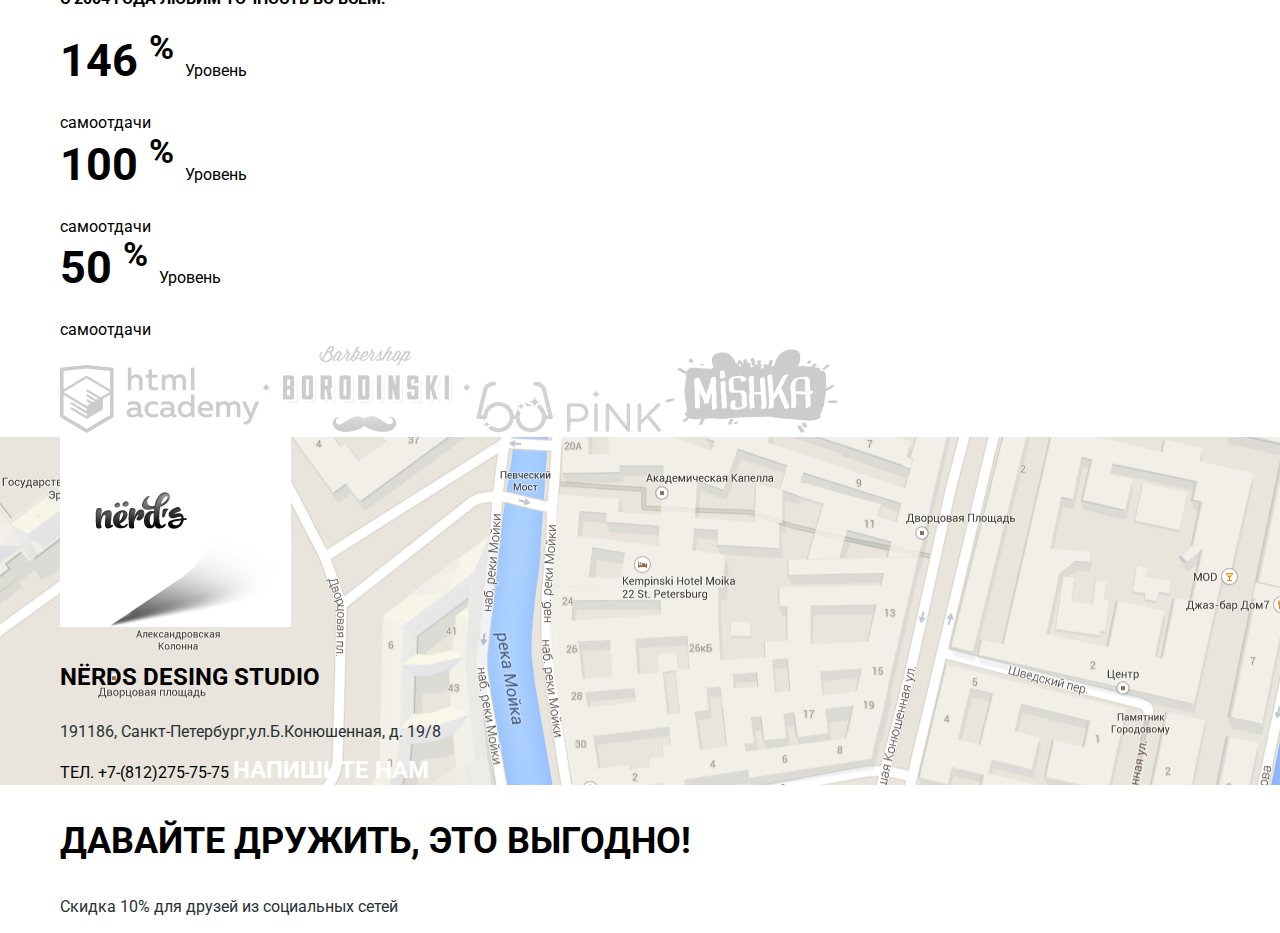
==== commit 4b5ff02b: "commit 25" ====
--- a/index.html
+++ b/index.html
@@ -41,7 +41,7 @@
 			<p>Работаем днем, как все? Мы против этого. Ближе к полуночи работа только начинается</p>
 			<a class="btn" href="">Узнать больше</a>
 			<div class="control">
-				<input type="radio" id="btn-1" name="control-slider" checked>
+				<input type="radio" id="btn-1" name="control-slider">
 				<input type="radio" id="btn-2" name="control-slider">
 				<input type="radio" id="btn-3" name="control-slider">
 			</div>  		
--- a/css/style.css
+++ b/css/style.css
@@ -566,11 +566,37 @@
   border-radius: 5px;
   padding: 16px 52px;
 } 
-.sliders 
-{
-    position: relative;
-	height: 100%;
-	padding-bottom: 80px;
+.sliders:nth-child(1) h1
+ {
+  padding-top: 70px;
+  width: 560px;
+}
+.sliders:nth-child(1) p
+{
+  width: 360px;
+  margin-bottom: 60px;
+}
+.sliders:nth-child(2) h1
+ {
+  padding-top: 70px;
+  width: 515px;
+}
+.sliders:nth-child(2) p
+{
+  width: 412px;
+  line-height: 1.5;
+  margin-bottom: 60px;
+}
+.sliders:nth-child(3) h1
+ {
+  padding-top: 70px;
+  width: 410px;
+}
+.sliders:nth-child(3) p
+{
+  width: 344px;
+  line-height: 1.5;
+  margin-bottom: 60px;
 }
 .slider-item:nth-child(1)
 {
@@ -616,7 +642,8 @@
 {
   width: 240px;
   height: 60px;
-  padding-bottom: 15px
+  line-height: 1.5;
+  padding-bottom: 30px
 }
 .product-item a
 {
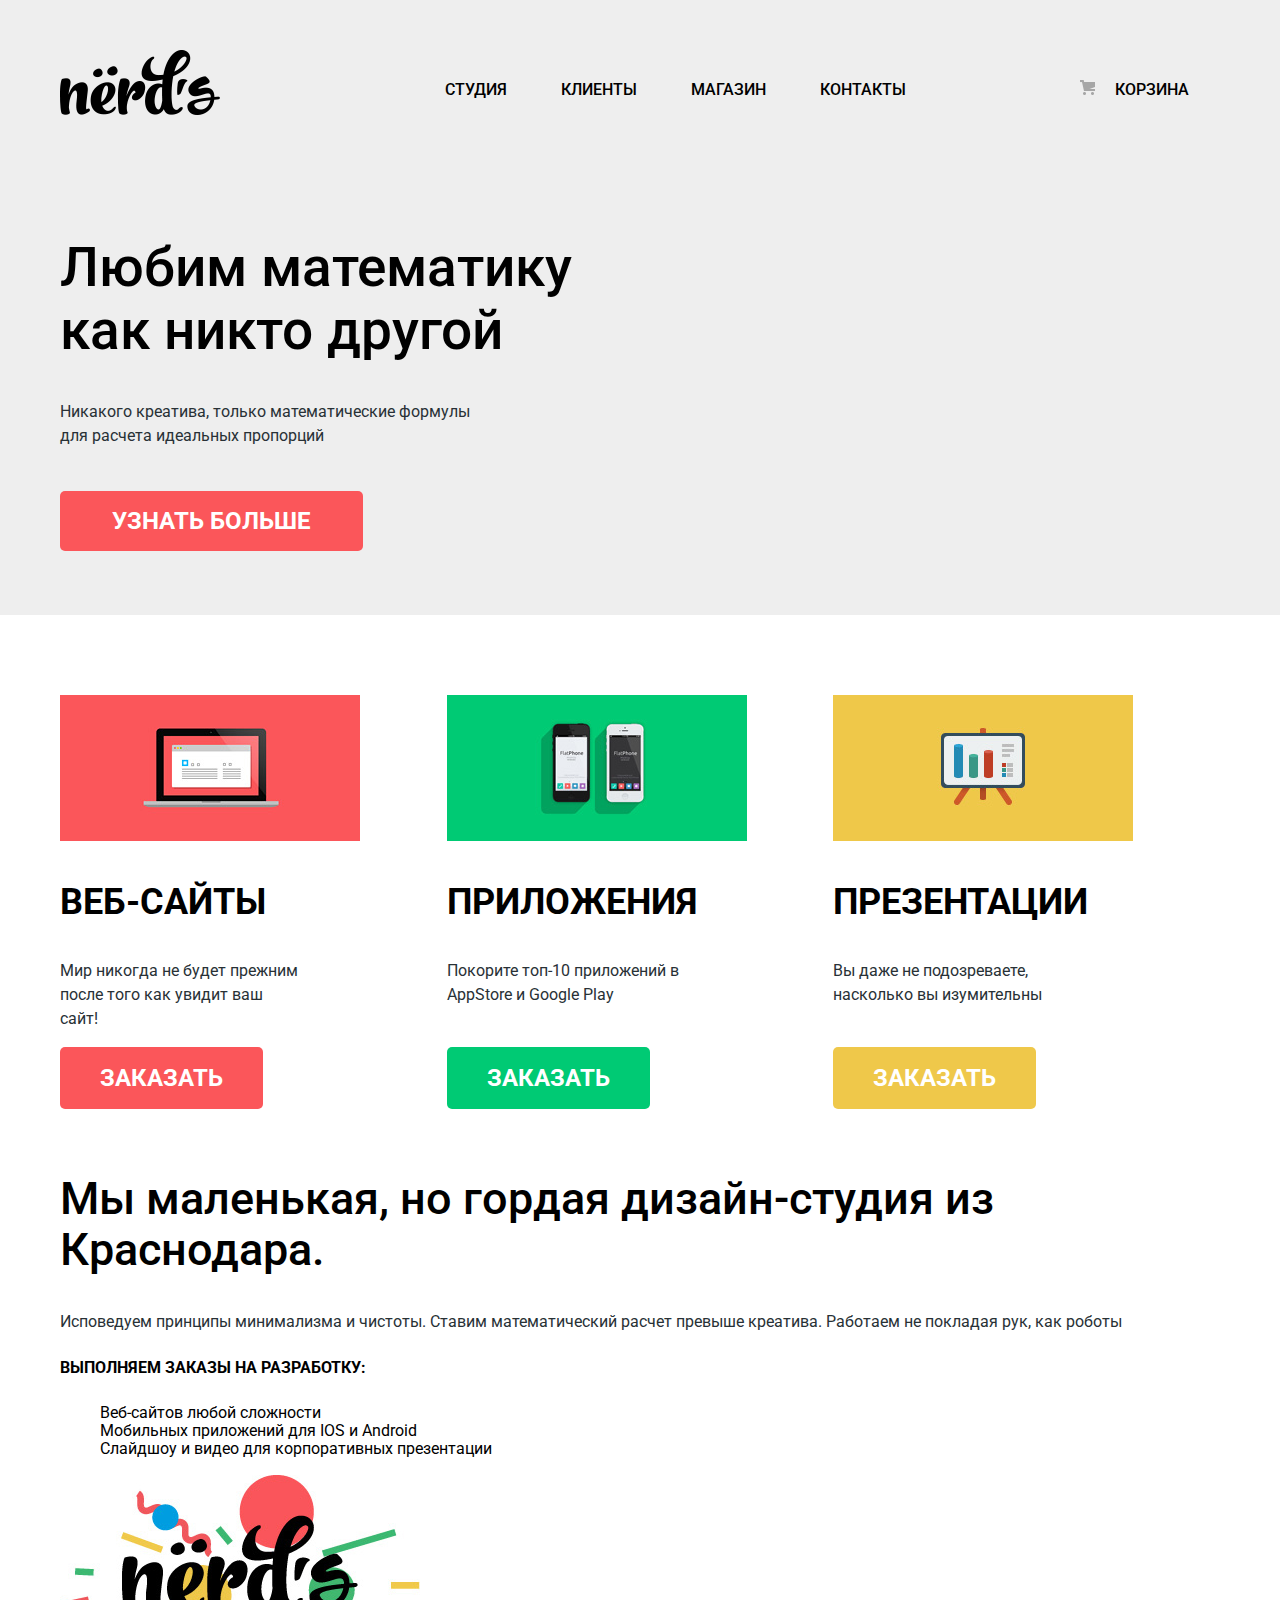
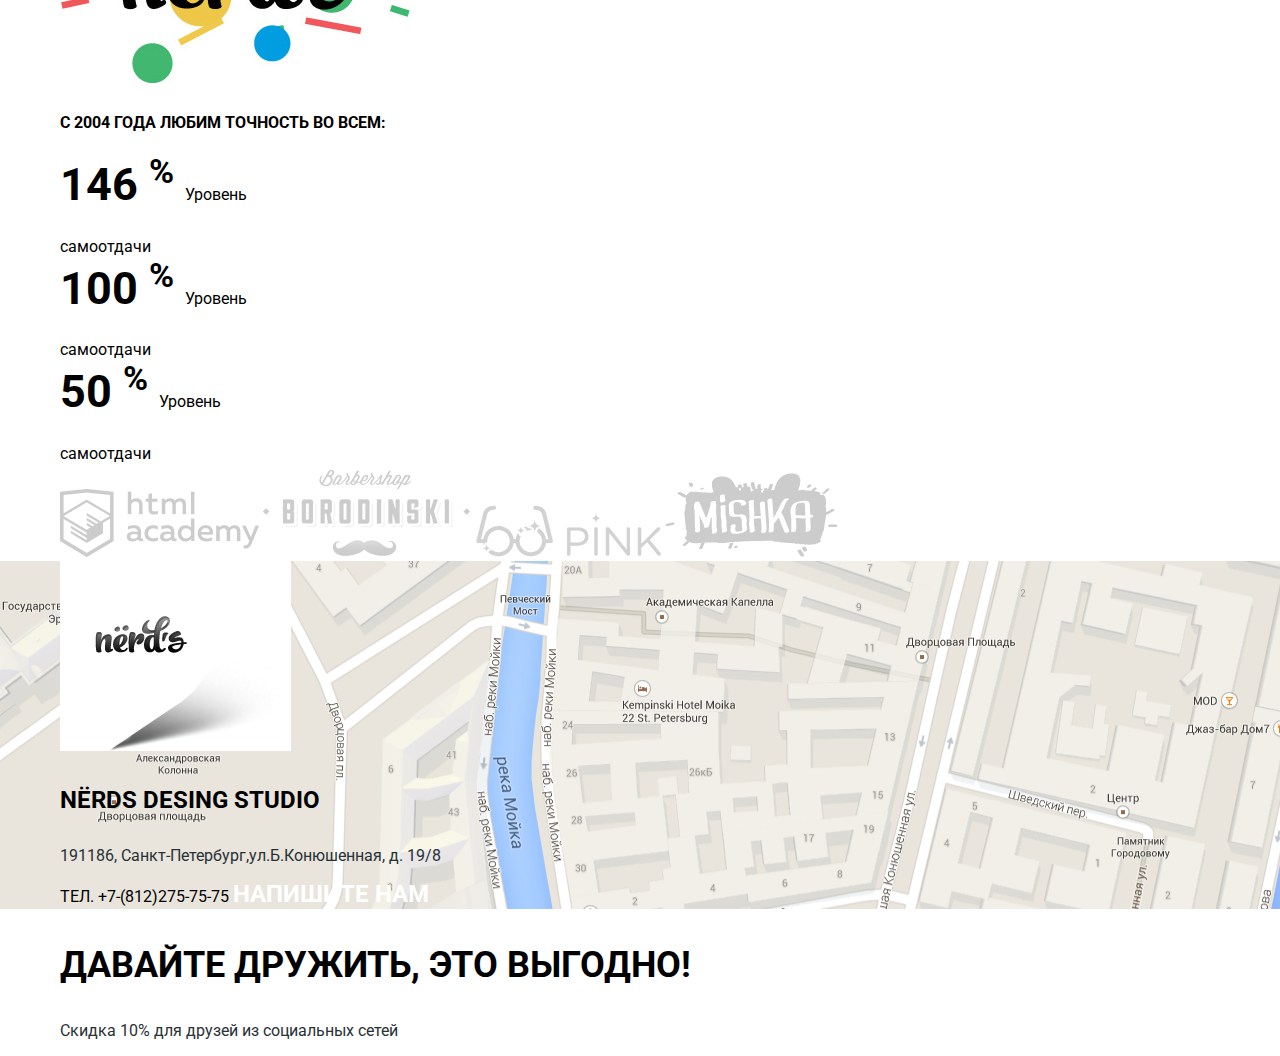
==== commit c1e1531a: "commit 26" ====
--- a/index.html
+++ b/index.html
@@ -41,7 +41,7 @@
 			<p>Работаем днем, как все? Мы против этого. Ближе к полуночи работа только начинается</p>
 			<a class="btn" href="">Узнать больше</a>
 			<div class="control">
-				<input type="radio" id="btn-1" name="control-slider">
+				<input type="radio" id="btn-1" name="control-slider" checked>
 				<input type="radio" id="btn-2" name="control-slider">
 				<input type="radio" id="btn-3" name="control-slider">
 			</div>  		
--- a/css/style.css
+++ b/css/style.css
@@ -550,21 +550,21 @@
   padding-right: 20px;
   padding-left: 120px;
 }
-.sliders h1
- {
-  padding-top: 70px;
-  width: 380px;
-	margin: 0 0 30px 0;
-}
-.sliders p
-{
-  margin-bottom: 60px;
+.sliders
+{ 
+  position: relative;
+  padding-bottom: 80px;
 }
 .sliders a
 {
   background-color: #fb565a;
   border-radius: 5px;
   padding: 16px 52px;
+}
+.control
+{
+  position:absolute; 
+  background-color: aqua;
 } 
 .sliders:nth-child(1) h1
  {
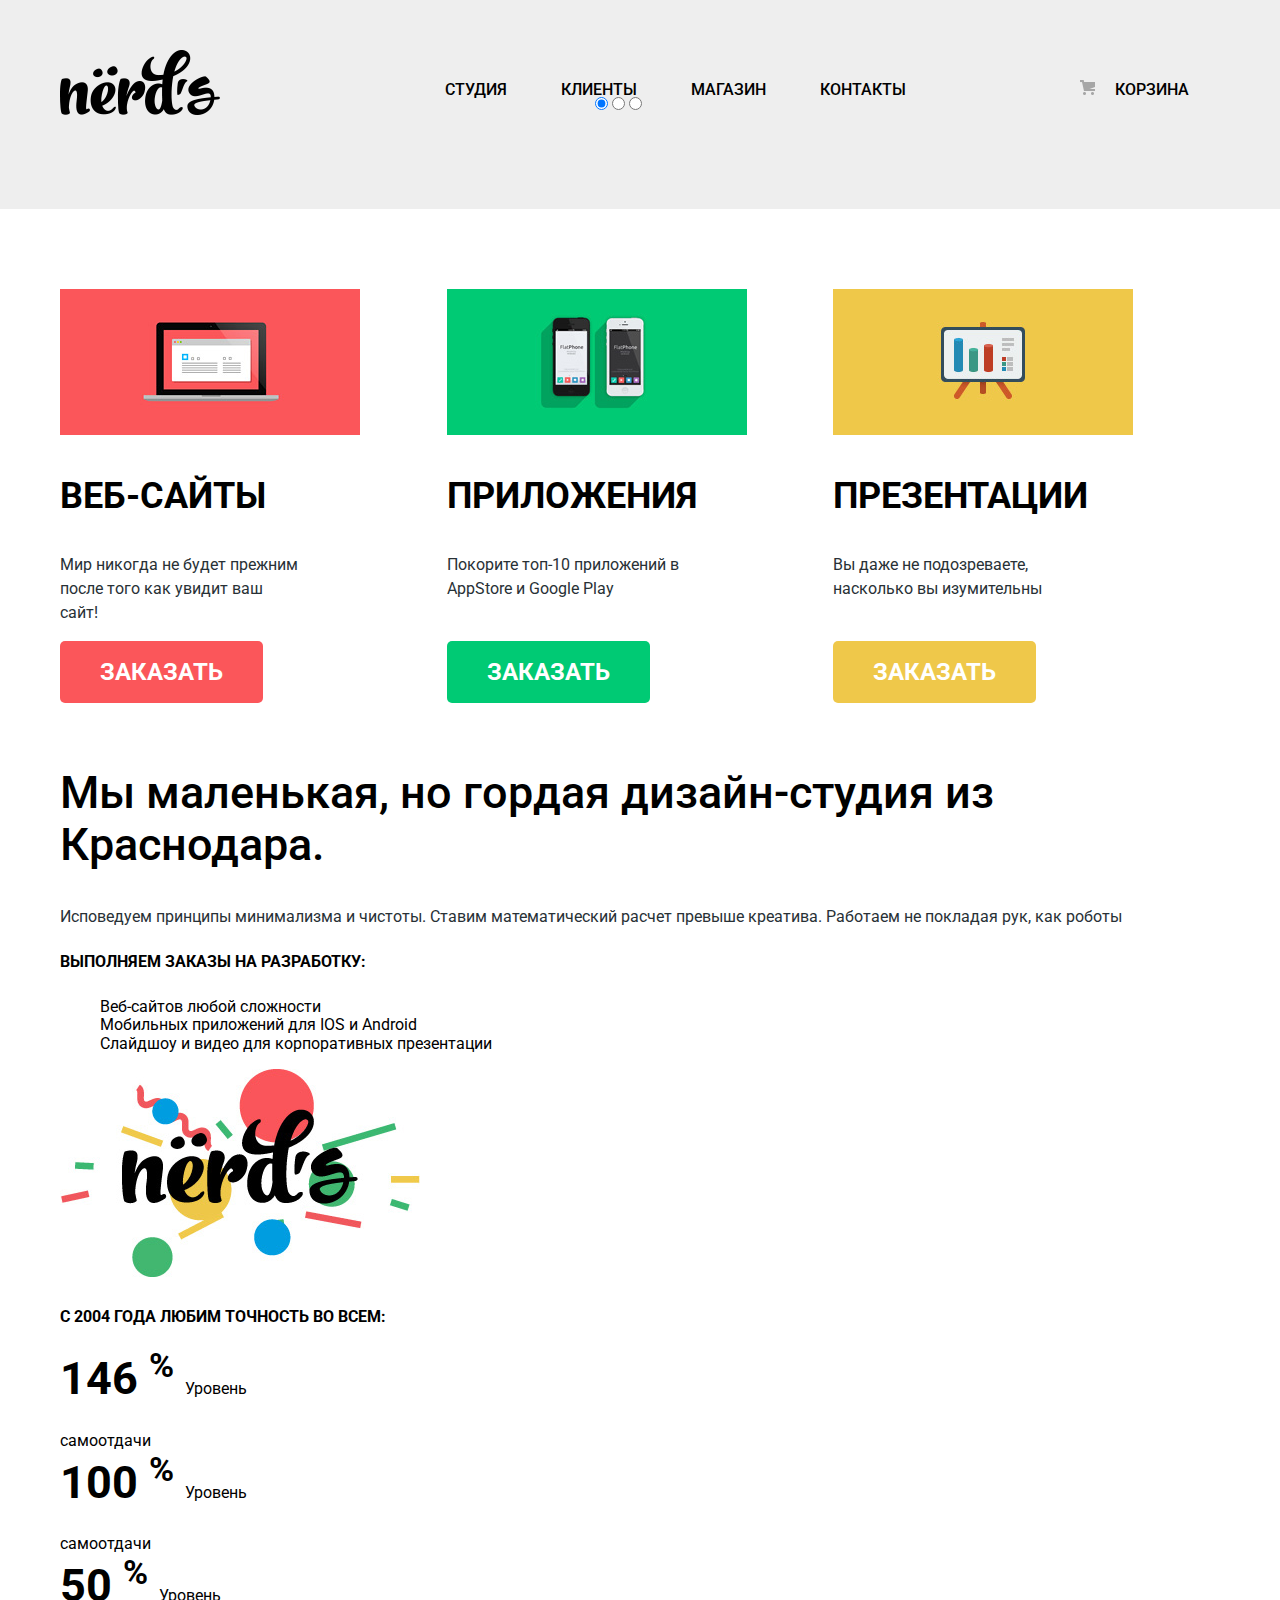
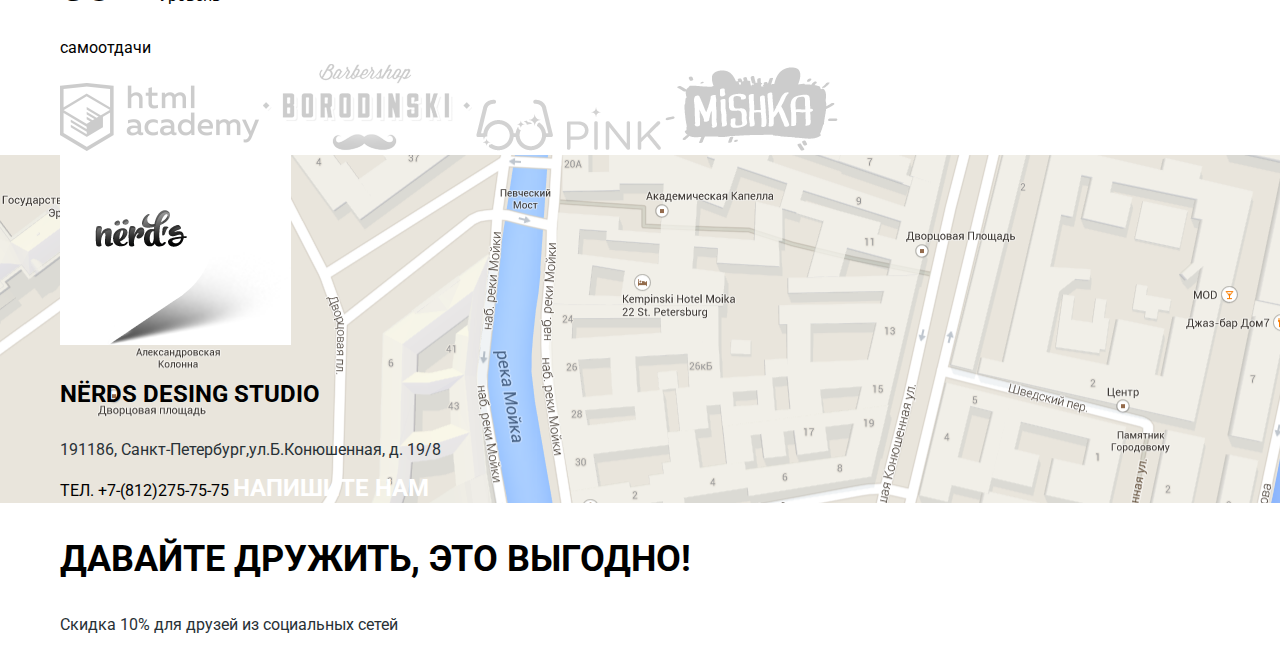
==== commit ccbab701: "commit 27" ====
--- a/index.html
+++ b/index.html
@@ -32,20 +32,22 @@
 				<p>Математически выверенный дизайн для<br> вашего сайта или мобильного приложения</p>
 				<a class="btn" href="#">Узнать больше</a>
 			</div>
-			<h1>Любим математику как никто другой</h1>
-			<p>Никакого креатива, только математические формулы для расчета идеальных пропорций</p>
-			<a class="btn" href="">Узнать больше</a>
+			<div class="slider-item">
+				<h1>Любим математику как никто другой</h1>
+				<p>Никакого креатива, только математические формулы для расчета идеальных пропорций</p>
+				<a class="btn" href="">Узнать больше</a>
 		</div>
-		<div class="slider-item" style="background-image:url(img/slide3.png)">
+		<div class="slider-item">
 			<h1>Только ночь, только хардкор</h1>
 			<p>Работаем днем, как все? Мы против этого. Ближе к полуночи работа только начинается</p>
 			<a class="btn" href="">Узнать больше</a>
-			<div class="control">
+		</div>	
+		<div class="control">
 				<input type="radio" id="btn-1" name="control-slider" checked>
 				<input type="radio" id="btn-2" name="control-slider">
 				<input type="radio" id="btn-3" name="control-slider">
-			</div>  		
-		  </div>
+		</div>
+	 </div>		  		
 	</div>
   </header>
   <main class="content">
--- a/css/style.css
+++ b/css/style.css
@@ -564,7 +564,8 @@
 .control
 {
   position:absolute; 
-  background-color: aqua;
+  bottom: 95px;
+  padding-left: 535px;
 } 
 .sliders:nth-child(1) h1
  {
